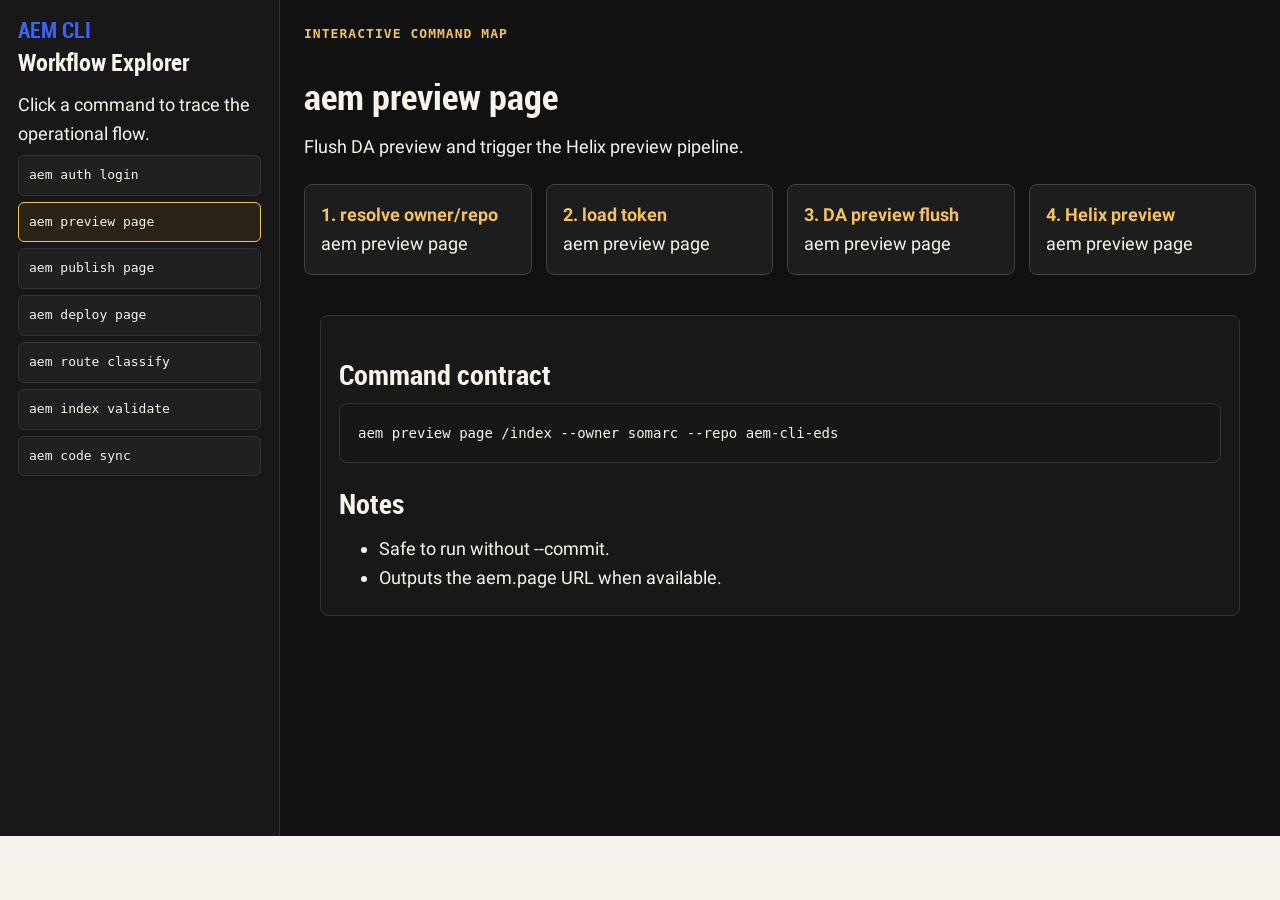
==== tools/workflow-explorer.html @ 785b985a "Move authored pages to DA content" ====
<!DOCTYPE html>
<html lang="en">
<head>
<meta charset="UTF-8">
<meta name="viewport" content="width=device-width, initial-scale=1">
<title>Workflow Explorer - AEM CLI</title>
<link rel="stylesheet" href="/styles/fonts.css">
<link rel="stylesheet" href="/styles/styles.css">
<link rel="stylesheet" href="/styles/aem-cli-site.css">
</head>
<body class="aem-cli-site">
<div class="workflow-app">
  <aside class="workflow-side">
    <a class="site-brand" href="/">AEM CLI</a>
    <h1>Workflow Explorer</h1>
    <p>Click a command to trace the operational flow.</p>
    <div id="workflow-list"></div>
  </aside>
  <main class="workflow-main">
    <p class="eyebrow">Interactive command map</p>
    <h2 id="workflow-title">aem preview page</h2>
    <p id="workflow-summary">Preview one DA source document by flushing DA preview and triggering the Helix preview build.</p>
    <div class="flow-panel" id="workflow-flow"></div>
    <div class="workflow-detail">
      <h3>Command contract</h3>
      <pre class="terminal" id="workflow-command"></pre>
      <h3>Notes</h3>
      <ul id="workflow-notes"></ul>
    </div>
  </main>
</div>
<script>
const workflows = [
  {
    name: 'aem auth login',
    summary: 'Create or reuse the project-local DA token cache.',
    command: 'aem auth login',
    flow: ['CLI args', 'IMS browser flow', '.hlx token cache', 'ready for admin calls'],
    notes: ['Stores token under .hlx/.da-token.json.', 'Automation can pass --token.'],
  },
  {
    name: 'aem preview page',
    summary: 'Flush DA preview and trigger the Helix preview pipeline.',
    command: 'aem preview page /index --owner somarc --repo aem-cli-eds',
    flow: ['resolve owner/repo', 'load token', 'DA preview flush', 'Helix preview'],
    notes: ['Safe to run without --commit.', 'Outputs the aem.page URL when available.'],
  },
  {
    name: 'aem publish page',
    summary: 'Promote one previewed page to live CDN.',
    command: 'aem publish page /index --commit',
    flow: ['target preflight', '--commit check', 'Helix live call', 'aem.live URL'],
    notes: ['Dry-run by default.', 'Live mutation requires --commit.'],
  },
  {
    name: 'aem deploy page',
    summary: 'Preview a page, then publish it when commit is supplied.',
    command: 'aem deploy page /index --commit',
    flow: ['DA flush', 'Helix preview', '--commit check', 'Helix live'],
    notes: ['Preview always runs.', 'Publish step is commit-gated.'],
  },
  {
    name: 'aem route classify',
    summary: 'Classify route ownership using DA source and Helix status probes.',
    command: 'aem route classify /blog/post',
    flow: ['probe DA source', 'probe Helix status', 'compare sourceLocation', 'return ownership'],
    notes: ['Exit codes distinguish contentbus, codebus, hybrid, orphan, and probe-failed.'],
  },
  {
    name: 'aem index validate',
    summary: 'Compare configured helix-query fields against query-index output.',
    command: 'aem index validate --env preview',
    flow: ['parse helix-query.yaml', 'build preview/live URL', 'fetch query JSON', 'report missing fields'],
    notes: ['Uses Adobe shared index config parsing.', 'Read-only validation.'],
  },
  {
    name: 'aem code sync',
    summary: 'Trigger code-bus sync for a path after commit confirmation.',
    command: 'aem code sync /styles/styles.css --commit',
    flow: ['target preflight', '--commit check', 'Helix code call', 'job or status response'],
    notes: ['Mutation is commit-gated.', 'Use code status first when troubleshooting.'],
  },
];

const list = document.getElementById('workflow-list');
const title = document.getElementById('workflow-title');
const summary = document.getElementById('workflow-summary');
const flow = document.getElementById('workflow-flow');
const command = document.getElementById('workflow-command');
const notes = document.getElementById('workflow-notes');

function render(item) {
  title.textContent = item.name;
  summary.textContent = item.summary;
  command.textContent = item.command;
  flow.replaceChildren(...item.flow.map((step, i) => {
    const node = document.createElement('div');
    node.className = 'flow-node';
    node.innerHTML = `<strong>${i + 1}. ${step}</strong><span>${item.name}</span>`;
    return node;
  }));
  notes.replaceChildren(...item.notes.map((note) => {
    const li = document.createElement('li');
    li.textContent = note;
    return li;
  }));
  document.querySelectorAll('.workflow-command').forEach((button) => {
    button.classList.toggle('active', button.textContent === item.name);
  });
}

workflows.forEach((item) => {
  const button = document.createElement('button');
  button.type = 'button';
  button.className = 'workflow-command';
  button.textContent = item.name;
  button.addEventListener('click', () => render(item));
  list.append(button);
});

render(workflows[1]);
</script>
</body>
</html>
---- styles/fonts.css ----
/* stylelint-disable max-line-length */
@font-face {
  font-family: roboto-condensed;
  font-style: normal;
  font-weight: 700;
  font-display: swap;
  src: url('../fonts/roboto-condensed-bold.woff2') format('woff2');
  unicode-range: U+0000-00FF, U+0131, U+0152-0153, U+02BB-02BC, U+02C6, U+02DA, U+02DC, U+2000-206F, U+2074, U+20AC, U+2122, U+2191, U+2193, U+2212, U+2215, U+FEFF, U+FFFD;
}

@font-face {
  font-family: roboto;
  font-style: normal;
  font-weight: 700;
  font-display: swap;
  src: url('../fonts/roboto-bold.woff2') format('woff2');
  unicode-range: U+0000-00FF, U+0131, U+0152-0153, U+02BB-02BC, U+02C6, U+02DA, U+02DC, U+2000-206F, U+2074, U+20AC, U+2122, U+2191, U+2193, U+2212, U+2215, U+FEFF, U+FFFD;
}

@font-face {
  font-family: roboto;
  font-style: normal;
  font-weight: 500;
  font-display: swap;
  src: url('../fonts/roboto-medium.woff2') format('woff2');
  unicode-range: U+0000-00FF, U+0131, U+0152-0153, U+02BB-02BC, U+02C6, U+02DA, U+02DC, U+2000-206F, U+2074, U+20AC, U+2122, U+2191, U+2193, U+2212, U+2215, U+FEFF, U+FFFD;
}

@font-face {
  font-family: roboto;
  font-style: normal;
  font-weight: 400;
  font-display: swap;
  src: url('../fonts/roboto-regular.woff2') format('woff2');
  unicode-range: U+0000-00FF, U+0131, U+0152-0153, U+02BB-02BC, U+02C6, U+02DA, U+02DC, U+2000-206F, U+2074, U+20AC, U+2122, U+2191, U+2193, U+2212, U+2215, U+FEFF, U+FFFD;
}
---- styles/styles.css ----
/*
 * Copyright 2020 Adobe. All rights reserved.
 * This file is licensed to you under the Apache License, Version 2.0 (the "License");
 * you may not use this file except in compliance with the License. You may obtain a copy
 * of the License at http://www.apache.org/licenses/LICENSE-2.0
 *
 * Unless required by applicable law or agreed to in writing, software distributed under
 * the License is distributed on an "AS IS" BASIS, WITHOUT WARRANTIES OR REPRESENTATIONS
 * OF ANY KIND, either express or implied. See the License for the specific language
 * governing permissions and limitations under the License.
 */

:root {
  /* colors */
  --background-color: white;
  --light-color: #f8f8f8;
  --dark-color: #505050;
  --text-color: #131313;
  --link-color: #3b63fb;
  --link-hover-color: #1d3ecf;

  /* fonts */
  --body-font-family: roboto, roboto-fallback, sans-serif;
  --heading-font-family: roboto-condensed, roboto-condensed-fallback, sans-serif;

  /* body sizes */
  --body-font-size-m: 22px;
  --body-font-size-s: 19px;
  --body-font-size-xs: 17px;

  /* heading sizes */
  --heading-font-size-xxl: 55px;
  --heading-font-size-xl: 44px;
  --heading-font-size-l: 34px;
  --heading-font-size-m: 27px;
  --heading-font-size-s: 24px;
  --heading-font-size-xs: 22px;

  /* nav height */
  --nav-height: 64px;
}

/* fallback fonts */
@font-face {
  font-family: roboto-condensed-fallback;
  size-adjust: 88.82%;
  src: local('Arial');
}

@font-face {
  font-family: roboto-fallback;
  size-adjust: 99.529%;
  src: local('Arial');
}

@media (width >= 900px) {
  :root {
    /* body sizes */
    --body-font-size-m: 18px;
    --body-font-size-s: 16px;
    --body-font-size-xs: 14px;

    /* heading sizes */
    --heading-font-size-xxl: 45px;
    --heading-font-size-xl: 36px;
    --heading-font-size-l: 28px;
    --heading-font-size-m: 22px;
    --heading-font-size-s: 20px;
    --heading-font-size-xs: 18px;
  }
}

body {
  display: none;
  margin: 0;
  background-color: var(--background-color);
  color: var(--text-color);
  font-family: var(--body-font-family);
  font-size: var(--body-font-size-m);
  line-height: 1.6;
}

body.appear {
  display: block;
}

header {
  height: var(--nav-height);
}

header .header,
footer .footer {
  visibility: hidden;
}

header .header[data-block-status="loaded"],
footer .footer[data-block-status="loaded"] {
  visibility: visible;
}

h1,
h2,
h3,
h4,
h5,
h6 {
  margin-top: 0.8em;
  margin-bottom: 0.25em;
  font-family: var(--heading-font-family);
  font-weight: 600;
  line-height: 1.25;
  scroll-margin: 40px;
}

h1 { font-size: var(--heading-font-size-xxl); }
h2 { font-size: var(--heading-font-size-xl); }
h3 { font-size: var(--heading-font-size-l); }
h4 { font-size: var(--heading-font-size-m); }
h5 { font-size: var(--heading-font-size-s); }
h6 { font-size: var(--heading-font-size-xs); }

p,
dl,
ol,
ul,
pre,
blockquote {
  margin-top: 0.8em;
  margin-bottom: 0.25em;
}

code,
pre {
  font-size: var(--body-font-size-s);
}

pre {
  padding: 16px;
  border-radius: 8px;
  background-color: var(--light-color);
  overflow-x: auto;
  white-space: pre;
}

main > div {
  margin: 40px 16px;
}

input,
textarea,
select,
button {
  font: inherit;
}

/* links */
a:any-link {
  color: var(--link-color);
  text-decoration: none;
  overflow-wrap: break-word;
}

a:hover {
  color: var(--link-hover-color);
  text-decoration: underline;
}

/* buttons */
p.button-wrapper {
  margin: 12px 0;
}

a.button:any-link,
button.button {
  box-sizing: border-box;
  display: inline-flex;
  align-items: center;
  justify-content: center;
  max-width: 100%;
  margin: 0;
  border: 2px solid transparent;
  border-radius: 2.4em;
  padding: 0.5em 1.2em;
  font: inherit;
  font-weight: 500;
  line-height: 1.25;
  text-decoration: none;
  cursor: pointer;
  overflow: hidden;
  text-overflow: ellipsis;
  white-space: nowrap;
}

a.button[aria-disabled="true"],
button.button:disabled {
  cursor: not-allowed;
  pointer-events: none;
}

a.button.primary,
button.button.primary {
  border-color: var(--text-color);
  background-color: var(--text-color);
  color: var(--background-color);
}

a.button.primary:hover,
a.button.primary:focus-visible,
button.button.primary:hover,
button.button.primary:focus-visible {
  border-color: var(--dark-color);
  background-color: var(--dark-color);
  color: var(--light-color);
}

a.button.primary[aria-disabled="true"],
a.button.primary[aria-disabled="true"]:hover,
a.button.primary[aria-disabled="true"]:focus-visible,
button.button.primary:disabled,
button.button.primary:disabled:hover,
button.button.primary:disabled:focus-visible {
  background-color: var(--light-color);
  border-color: var(--light-color);
  color: var(--dark-color);
}

a.button.secondary,
button.button.secondary {
  border-color: var(--text-color);
  background-color: transparent;
  color: var(--text-color);
}

a.button.secondary:hover,
a.button.secondary:focus-visible,
button.button.secondary:hover,
button.button.secondary:focus-visible {
  border-color: var(--dark-color);
  background-color: var(--light-color);
  color: var(--dark-color);
}

a.button.secondary[aria-disabled="true"],
a.button.secondary[aria-disabled="true"]:hover,
a.button.secondary[aria-disabled="true"]:focus-visible,
button.button.secondary:disabled,
button.button.secondary:disabled:hover,
button.button.secondary:disabled:focus-visible {
  background-color: var(--light-color);
  border-color: var(--light-color);
  color: var(--dark-color);
}

/* high-impact call-to-action */
a.button.accent,
button.button.accent {
  border-color: var(--link-color);
  background-color: var(--link-color);
  color: var(--background-color);
}

a.button.accent:hover,
a.button.accent:focus-visible,
button.button.accent:hover,
button.button.accent:focus-visible {
  border-color: var(--link-hover-color);
  background-color: var(--link-hover-color);
}

a.button.accent[aria-disabled="true"],
a.button.accent[aria-disabled="true"]:hover,
a.button.accent[aria-disabled="true"]:focus-visible,
button.button.accent:disabled,
button.button.accent:disabled:hover,
button.button.accent:disabled:focus-visible {
  background-color: var(--light-color);
  border-color: var(--light-color);
  color: var(--dark-color);
}

main img {
  max-width: 100%;
  width: auto;
  height: auto;
}

.icon {
  display: inline-block;
  height: 24px;
  width: 24px;
}

.icon img {
  height: 100%;
  width: 100%;
}

/* sections */
main > .section {
  margin: 40px 0;
}

main > .section > div {
  max-width: 1200px;
  margin: auto;
  padding: 0 24px;
}

main > .section:first-of-type {
  margin-top: 0;
}

@media (width >= 900px) {
  main > .section > div {
    padding: 0 32px;
  }
}

/* section metadata */
main .section.light,
main .section.highlight {
  background-color: var(--light-color);
  margin: 0;
  padding: 40px 0;
}
---- styles/aem-cli-site.css ----
:root {
  --site-ink: #181818;
  --site-muted: #5d626b;
  --site-panel: #fbfaf7;
  --site-line: #ded9ce;
  --site-red: #d3342f;
  --site-blue: #2563a9;
  --site-green: #1d6f50;
  --site-amber: #c88719;
  --site-charcoal: #24211d;
}

body.aem-cli-site {
  display: block;
  background: #f6f3ec;
  color: var(--site-ink);
}

.site-shell {
  min-height: 100vh;
  display: flex;
  flex-direction: column;
}

.site-nav {
  position: sticky;
  top: 0;
  z-index: 20;
  display: flex;
  align-items: center;
  gap: 22px;
  padding: 16px 28px;
  border-bottom: 1px solid var(--site-line);
  background: rgb(246 243 236 / 96%);
  backdrop-filter: blur(12px);
}

.site-brand {
  color: var(--site-charcoal);
  font-family: var(--heading-font-family);
  font-size: 22px;
  font-weight: 700;
  line-height: 1;
  text-decoration: none;
}

.site-nav-links {
  display: flex;
  flex-wrap: wrap;
  gap: 14px;
  margin-left: auto;
}

.site-nav-links a {
  color: var(--site-muted);
  font-size: 14px;
  font-weight: 700;
  text-decoration: none;
}

.site-main {
  flex: 1;
}

.site-hero {
  position: relative;
  overflow: hidden;
  padding: 76px 28px 52px;
  background:
    linear-gradient(115deg, rgb(24 24 24 / 94%), rgb(44 37 31 / 86%)),
    radial-gradient(circle at 78% 18%, rgb(211 52 47 / 45%), transparent 30%),
    radial-gradient(circle at 18% 80%, rgb(37 99 169 / 42%), transparent 28%);
  color: white;
}

.site-hero::after {
  content: "";
  position: absolute;
  inset: auto 4% -80px auto;
  width: min(520px, 44vw);
  aspect-ratio: 1.35;
  border: 1px solid rgb(255 255 255 / 18%);
  border-radius: 8px;
  background:
    linear-gradient(#171717, #171717) padding-box,
    linear-gradient(135deg, #d3342f, #2563a9, #1d6f50) border-box;
  box-shadow: 0 28px 80px rgb(0 0 0 / 38%);
  transform: rotate(-4deg);
}

.site-hero-inner,
.site-section,
.site-footer-inner {
  max-width: 1180px;
  margin: 0 auto;
}

.eyebrow {
  margin: 0 0 16px;
  color: #f3c15f;
  font-family: ui-monospace, SFMono-Regular, Menlo, Consolas, monospace;
  font-size: 13px;
  font-weight: 700;
  letter-spacing: 0.08em;
  text-transform: uppercase;
}

.site-hero h1 {
  max-width: 840px;
  margin: 0;
  font-size: clamp(42px, 7vw, 76px);
  line-height: 0.96;
}

.site-hero p {
  max-width: 780px;
  margin: 24px 0 0;
  color: #efe9df;
  font-size: 20px;
}

.hero-actions {
  display: flex;
  flex-wrap: wrap;
  gap: 12px;
  margin-top: 34px;
}

.hero-actions a,
.text-link {
  color: inherit;
  text-decoration: none;
}

.hero-actions a {
  display: inline-flex;
  align-items: center;
  min-height: 44px;
  border: 1px solid rgb(255 255 255 / 26%);
  border-radius: 6px;
  padding: 10px 16px;
  background: rgb(255 255 255 / 10%);
  color: white;
  font-weight: 700;
}

.hero-actions a.primary {
  border-color: #f3c15f;
  background: #f3c15f;
  color: #211c17;
}

.site-section {
  padding: 48px 28px;
}

.site-section.compact {
  padding-top: 24px;
}

.site-section h2 {
  margin: 0 0 14px;
  font-size: clamp(30px, 4vw, 46px);
  line-height: 1.05;
}

.site-section > p,
.lead {
  max-width: 860px;
  color: var(--site-muted);
  font-size: 18px;
}

.grid {
  display: grid;
  gap: 18px;
}

.grid.two {
  grid-template-columns: repeat(2, minmax(0, 1fr));
}

.grid.three {
  grid-template-columns: repeat(3, minmax(0, 1fr));
}

.card {
  border: 1px solid var(--site-line);
  border-radius: 8px;
  padding: 22px;
  background: var(--site-panel);
}

.card h3 {
  margin-top: 0;
  font-size: 24px;
}

.card p {
  color: var(--site-muted);
}

.stat {
  display: block;
  color: var(--site-red);
  font-size: 34px;
  font-weight: 800;
  line-height: 1;
}

.terminal {
  border: 1px solid #3a332b;
  border-radius: 8px;
  padding: 18px;
  background: #171717;
  color: #f8f4ea;
  font-family: ui-monospace, SFMono-Regular, Menlo, Consolas, monospace;
  font-size: 14px;
  overflow-x: auto;
}

.terminal .dim {
  color: #9da3aa;
}

.terminal .ok {
  color: #85d29a;
}

.terminal .warn {
  color: #f3c15f;
}

.matrix {
  width: 100%;
  border-collapse: collapse;
  border: 1px solid var(--site-line);
  background: var(--site-panel);
}

.matrix th,
.matrix td {
  padding: 14px 16px;
  border: 1px solid var(--site-line);
  vertical-align: top;
  text-align: left;
}

.matrix th {
  background: #ebe4d7;
}

.pill {
  display: inline-flex;
  align-items: center;
  border-radius: 999px;
  padding: 3px 9px;
  background: #ece6da;
  color: var(--site-charcoal);
  font-size: 12px;
  font-weight: 800;
}

.pill.green {
  background: #dbeee3;
  color: var(--site-green);
}

.pill.blue {
  background: #dbe7f4;
  color: var(--site-blue);
}

.pill.red {
  background: #f8dada;
  color: var(--site-red);
}

.workflow-app {
  display: grid;
  grid-template-columns: 280px 1fr;
  min-height: calc(100vh - 64px);
  background: #111;
  color: #f8f4ea;
}

.workflow-side {
  border-right: 1px solid #333;
  padding: 18px;
  background: #181818;
}

.workflow-side h1 {
  margin-top: 0;
  font-size: 24px;
}

.workflow-command {
  display: block;
  width: 100%;
  margin: 6px 0;
  border: 1px solid #333;
  border-radius: 6px;
  padding: 9px 10px;
  background: #202020;
  color: #f8f4ea;
  font-family: ui-monospace, SFMono-Regular, Menlo, Consolas, monospace;
  font-size: 13px;
  text-align: left;
  cursor: pointer;
}

.workflow-command:hover,
.workflow-command.active {
  border-color: #f3c15f;
  background: #2a2418;
}

.workflow-main {
  padding: 24px;
  overflow: auto;
}

.flow-panel {
  display: grid;
  grid-template-columns: repeat(4, minmax(150px, 1fr));
  gap: 14px;
  margin: 22px 0;
}

.flow-node {
  border: 1px solid #414141;
  border-radius: 8px;
  padding: 16px;
  background: #1d1d1d;
}

.flow-node strong {
  display: block;
  color: #f3c15f;
}

.workflow-detail {
  border: 1px solid #333;
  border-radius: 8px;
  padding: 18px;
  background: #181818;
}

.site-footer {
  margin-top: auto;
  padding: 34px 28px;
  border-top: 1px solid var(--site-line);
  background: #ebe4d7;
}

.site-footer-inner {
  display: flex;
  flex-wrap: wrap;
  justify-content: space-between;
  gap: 18px;
}

.site-footer .site-footer-inner a {
  color: var(--site-charcoal);
  font-weight: 700;
  text-decoration: none;
}

.site-nav .site-nav-links a:hover {
  color: var(--site-red);
}

@media (width <= 820px) {
  .site-nav {
    align-items: flex-start;
    flex-direction: column;
  }

  .site-nav-links {
    margin-left: 0;
  }

  .grid.two,
  .grid.three,
  .workflow-app,
  .flow-panel {
    grid-template-columns: 1fr;
  }

  .site-hero::after {
    display: none;
  }
}
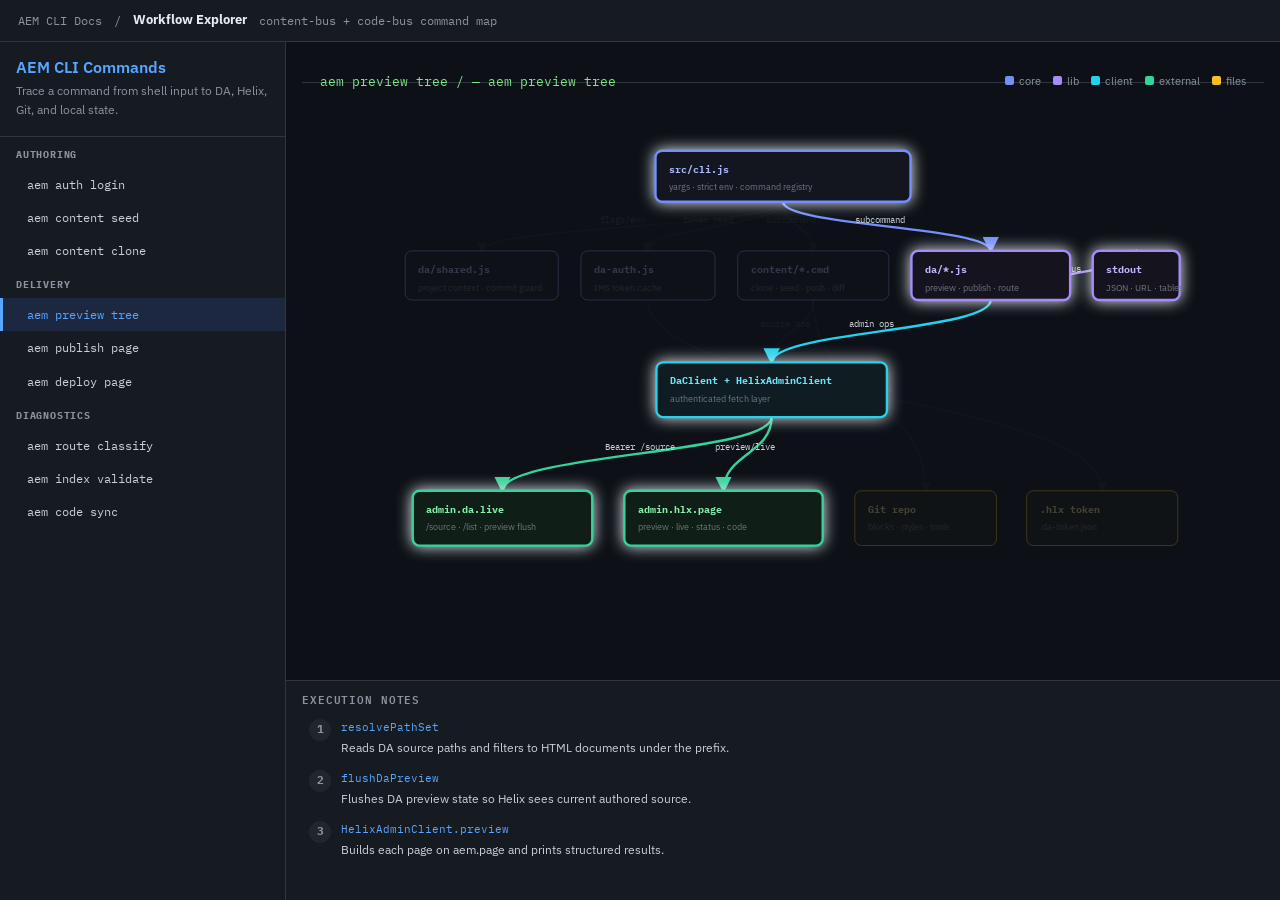
==== commit e5ca9e77: "Polish AEM CLI doc experience" ====
--- a/tools/workflow-explorer.html
+++ b/tools/workflow-explorer.html
@@ -3,122 +3,244 @@
 <head>
 <meta charset="UTF-8">
 <meta name="viewport" content="width=device-width, initial-scale=1">
-<title>Workflow Explorer - AEM CLI</title>
-<link rel="stylesheet" href="/styles/fonts.css">
+<title>AEM CLI Workflow Explorer</title>
+<link rel="preconnect" href="https://fonts.googleapis.com">
+<link rel="preconnect" href="https://fonts.gstatic.com" crossorigin>
+<link href="https://fonts.googleapis.com/css2?family=IBM+Plex+Mono:wght@400;500;600&family=IBM+Plex+Sans:wght@400;500;600;700&display=swap" rel="stylesheet">
 <link rel="stylesheet" href="/styles/styles.css">
 <link rel="stylesheet" href="/styles/aem-cli-site.css">
 </head>
-<body class="aem-cli-site">
+<body>
 <div class="workflow-app">
-  <aside class="workflow-side">
-    <a class="site-brand" href="/">AEM CLI</a>
-    <h1>Workflow Explorer</h1>
-    <p>Click a command to trace the operational flow.</p>
-    <div id="workflow-list"></div>
-  </aside>
-  <main class="workflow-main">
-    <p class="eyebrow">Interactive command map</p>
-    <h2 id="workflow-title">aem preview page</h2>
-    <p id="workflow-summary">Preview one DA source document by flushing DA preview and triggering the Helix preview build.</p>
-    <div class="flow-panel" id="workflow-flow"></div>
-    <div class="workflow-detail">
-      <h3>Command contract</h3>
-      <pre class="terminal" id="workflow-command"></pre>
-      <h3>Notes</h3>
-      <ul id="workflow-notes"></ul>
-    </div>
-  </main>
+  <nav class="workflow-topbar">
+    <a href="/">AEM CLI Docs</a>
+    <span>/</span>
+    <strong>Workflow Explorer</strong>
+    <span>content-bus + code-bus command map</span>
+  </nav>
+  <div class="workflow-shell">
+    <aside class="workflow-side">
+      <div class="workflow-side-header">
+        <h1>AEM CLI Commands</h1>
+        <p>Trace a command from shell input to DA, Helix, Git, and local state.</p>
+      </div>
+      <div id="workflow-list"></div>
+    </aside>
+    <main class="workflow-main">
+      <div class="workflow-toolbar">
+        <div class="workflow-active" id="active-label">select a command</div>
+        <div class="workflow-legend">
+          <span style="--dot:#748ffc">core</span>
+          <span style="--dot:#a78bfa">lib</span>
+          <span style="--dot:#22d3ee">client</span>
+          <span style="--dot:#34d399">external</span>
+          <span style="--dot:#fbbf24">files</span>
+        </div>
+      </div>
+      <div class="workflow-canvas">
+        <svg id="diagram" viewBox="0 0 900 540" preserveAspectRatio="xMidYMid meet">
+          <defs>
+            <marker id="arr" markerWidth="7" markerHeight="7" refX="6" refY="3.5" orient="auto"><path d="M0,0 L0,7 L7,3.5 z" fill="#30363d"/></marker>
+            <marker id="arr-core" markerWidth="7" markerHeight="7" refX="6" refY="3.5" orient="auto"><path d="M0,0 L0,7 L7,3.5 z" fill="#748ffc"/></marker>
+            <marker id="arr-lib" markerWidth="7" markerHeight="7" refX="6" refY="3.5" orient="auto"><path d="M0,0 L0,7 L7,3.5 z" fill="#a78bfa"/></marker>
+            <marker id="arr-client" markerWidth="7" markerHeight="7" refX="6" refY="3.5" orient="auto"><path d="M0,0 L0,7 L7,3.5 z" fill="#22d3ee"/></marker>
+            <marker id="arr-ext" markerWidth="7" markerHeight="7" refX="6" refY="3.5" orient="auto"><path d="M0,0 L0,7 L7,3.5 z" fill="#34d399"/></marker>
+            <marker id="arr-file" markerWidth="7" markerHeight="7" refX="6" refY="3.5" orient="auto"><path d="M0,0 L0,7 L7,3.5 z" fill="#fbbf24"/></marker>
+          </defs>
+          <g id="edges-layer"></g>
+          <g id="nodes-layer"></g>
+        </svg>
+      </div>
+      <section class="workflow-detail">
+        <h2>Execution Notes</h2>
+        <div id="workflow-steps"></div>
+      </section>
+    </main>
+  </div>
 </div>
 <script>
-const workflows = [
-  {
-    name: 'aem auth login',
-    summary: 'Create or reuse the project-local DA token cache.',
-    command: 'aem auth login',
-    flow: ['CLI args', 'IMS browser flow', '.hlx token cache', 'ready for admin calls'],
-    notes: ['Stores token under .hlx/.da-token.json.', 'Automation can pass --token.'],
-  },
-  {
-    name: 'aem preview page',
-    summary: 'Flush DA preview and trigger the Helix preview pipeline.',
-    command: 'aem preview page /index --owner somarc --repo aem-cli-eds',
-    flow: ['resolve owner/repo', 'load token', 'DA preview flush', 'Helix preview'],
-    notes: ['Safe to run without --commit.', 'Outputs the aem.page URL when available.'],
-  },
-  {
-    name: 'aem publish page',
-    summary: 'Promote one previewed page to live CDN.',
-    command: 'aem publish page /index --commit',
-    flow: ['target preflight', '--commit check', 'Helix live call', 'aem.live URL'],
-    notes: ['Dry-run by default.', 'Live mutation requires --commit.'],
-  },
-  {
-    name: 'aem deploy page',
-    summary: 'Preview a page, then publish it when commit is supplied.',
-    command: 'aem deploy page /index --commit',
-    flow: ['DA flush', 'Helix preview', '--commit check', 'Helix live'],
-    notes: ['Preview always runs.', 'Publish step is commit-gated.'],
-  },
-  {
-    name: 'aem route classify',
-    summary: 'Classify route ownership using DA source and Helix status probes.',
-    command: 'aem route classify /blog/post',
-    flow: ['probe DA source', 'probe Helix status', 'compare sourceLocation', 'return ownership'],
-    notes: ['Exit codes distinguish contentbus, codebus, hybrid, orphan, and probe-failed.'],
-  },
-  {
-    name: 'aem index validate',
-    summary: 'Compare configured helix-query fields against query-index output.',
-    command: 'aem index validate --env preview',
-    flow: ['parse helix-query.yaml', 'build preview/live URL', 'fetch query JSON', 'report missing fields'],
-    notes: ['Uses Adobe shared index config parsing.', 'Read-only validation.'],
-  },
-  {
-    name: 'aem code sync',
-    summary: 'Trigger code-bus sync for a path after commit confirmation.',
-    command: 'aem code sync /styles/styles.css --commit',
-    flow: ['target preflight', '--commit check', 'Helix code call', 'job or status response'],
-    notes: ['Mutation is commit-gated.', 'Use code status first when troubleshooting.'],
-  },
-];
-
+const DATA = {
+  nodes: [
+    { id: 'cli', x: 315, y: 22, w: 270, h: 54, type: 'core', label: 'src/cli.js', sub: 'yargs · strict env · command registry' },
+    { id: 'shared', x: 50, y: 128, w: 162, h: 52, type: 'lib', label: 'da/shared.js', sub: 'project context · commit guard' },
+    { id: 'auth', x: 236, y: 128, w: 142, h: 52, type: 'lib', label: 'da-auth.js', sub: 'IMS token cache' },
+    { id: 'content', x: 402, y: 128, w: 160, h: 52, type: 'lib', label: 'content/*.cmd', sub: 'clone · seed · push · diff' },
+    { id: 'delivery', x: 586, y: 128, w: 168, h: 52, type: 'lib', label: 'da/*.js', sub: 'preview · publish · route' },
+    { id: 'output', x: 778, y: 128, w: 92, h: 52, type: 'lib', label: 'stdout', sub: 'JSON · URL · tables' },
+    { id: 'client', x: 316, y: 246, w: 244, h: 58, type: 'client', label: 'DaClient + HelixAdminClient', sub: 'authenticated fetch layer' },
+    { id: 'da', x: 58, y: 382, w: 190, h: 58, type: 'ext', label: 'admin.da.live', sub: '/source · /list · preview flush' },
+    { id: 'helix', x: 282, y: 382, w: 210, h: 58, type: 'ext', label: 'admin.hlx.page', sub: 'preview · live · status · code' },
+    { id: 'git', x: 526, y: 382, w: 150, h: 58, type: 'file', label: 'Git repo', sub: 'blocks · styles · tools' },
+    { id: 'token', x: 708, y: 382, w: 160, h: 58, type: 'file', label: '.hlx token', sub: '.da-token.json' },
+  ],
+  edges: [
+    { id: 'e-cli-shared', from: 'cli', to: 'shared', label: 'flags/env', color: 'core' },
+    { id: 'e-cli-auth', from: 'cli', to: 'auth', label: 'token need', color: 'core' },
+    { id: 'e-cli-content', from: 'cli', to: 'content', label: 'subcommand', color: 'core' },
+    { id: 'e-cli-delivery', from: 'cli', to: 'delivery', label: 'subcommand', color: 'core' },
+    { id: 'e-auth-token', from: 'auth', to: 'token', label: 'read/write', color: 'file' },
+    { id: 'e-content-client', from: 'content', to: 'client', label: 'source ops', color: 'client' },
+    { id: 'e-delivery-client', from: 'delivery', to: 'client', label: 'admin ops', color: 'client' },
+    { id: 'e-client-da', from: 'client', to: 'da', label: 'Bearer /source', color: 'ext' },
+    { id: 'e-client-helix', from: 'client', to: 'helix', label: 'preview/live', color: 'ext' },
+    { id: 'e-content-git', from: 'content', to: 'git', label: 'workspace', color: 'file' },
+    { id: 'e-delivery-output', from: 'delivery', to: 'output', label: 'URL/status', color: 'lib' },
+  ],
+  groups: [
+    { name: 'authoring', items: [
+      { id: 'auth-login', label: 'aem auth login', syntax: 'aem auth login', edges: ['e-cli-auth', 'e-auth-token'], nodes: ['cli', 'auth', 'token'], steps: [
+        ['src/cli.js', 'Strict yargs dispatch resolves the auth subcommand and passes log/env options.'],
+        ['da-auth.js', 'If no valid cache exists, the IMS browser flow stores a project-local DA token.'],
+        ['.hlx/.da-token.json', 'The token is ignored from git and reused by content and delivery commands.'],
+      ] },
+      { id: 'content-seed', label: 'aem content seed', syntax: 'aem content seed ./seed --commit', edges: ['e-cli-content', 'e-content-client', 'e-client-da'], nodes: ['cli', 'content', 'client', 'da'], steps: [
+        ['content/seed.cmd.js', 'Walks local authored HTML, nav, footer, JSON, SVG, and text source files.'],
+        ['DaClient.putSource', 'Uploads each document into DA source storage, preserving authored paths.'],
+        ['admin.da.live/source', 'The canonical page record now lives in content-bus, while Git keeps blocks and tools.'],
+      ] },
+      { id: 'content-clone', label: 'aem content clone', syntax: 'aem content clone --path /', edges: ['e-cli-content', 'e-content-client', 'e-client-da', 'e-content-git'], nodes: ['cli', 'content', 'client', 'da', 'git'], steps: [
+        ['content/clone.cmd.js', 'Lists source files from DA and materializes them into a local content workspace.'],
+        ['DaClient.listAll', 'Follows DA continuation tokens and recursively discovers folders.'],
+        ['local workspace', 'Creates a reviewable local snapshot before commit/push flows.'],
+      ] },
+    ] },
+    { name: 'delivery', items: [
+      { id: 'preview-tree', label: 'aem preview tree', syntax: 'aem preview tree /', edges: ['e-cli-delivery', 'e-delivery-client', 'e-client-da', 'e-client-helix', 'e-delivery-output'], nodes: ['cli', 'delivery', 'client', 'da', 'helix', 'output'], steps: [
+        ['resolvePathSet', 'Reads DA source paths and filters to HTML documents under the prefix.'],
+        ['flushDaPreview', 'Flushes DA preview state so Helix sees current authored source.'],
+        ['HelixAdminClient.preview', 'Builds each page on aem.page and prints structured results.'],
+      ] },
+      { id: 'publish-page', label: 'aem publish page', syntax: 'aem publish page /index --commit', edges: ['e-cli-delivery', 'e-delivery-client', 'e-client-helix', 'e-delivery-output'], nodes: ['cli', 'delivery', 'client', 'helix', 'output'], steps: [
+        ['guardCommit', 'Publish is dry-run unless the operator passes --commit explicitly.'],
+        ['HelixAdminClient.live', 'Promotes the selected path from preview to live delivery.'],
+        ['stdout', 'Prints the live URL for automation and release notes.'],
+      ] },
+      { id: 'deploy-page', label: 'aem deploy page', syntax: 'aem deploy page /index --commit', edges: ['e-cli-delivery', 'e-delivery-client', 'e-client-da', 'e-client-helix'], nodes: ['cli', 'delivery', 'client', 'da', 'helix'], steps: [
+        ['preview first', 'Always flushes DA and runs preview so the live step has a current build.'],
+        ['commit gate', 'Without --commit, deploy stops after preview and reports the preview URL.'],
+        ['live edge', 'With --commit, deploy promotes the same path to aem.live.'],
+      ] },
+    ] },
+    { name: 'diagnostics', items: [
+      { id: 'route-classify', label: 'aem route classify', syntax: 'aem route classify /content', edges: ['e-cli-delivery', 'e-delivery-client', 'e-client-da', 'e-client-helix', 'e-delivery-output'], nodes: ['cli', 'delivery', 'client', 'da', 'helix', 'output'], steps: [
+        ['DA probe', 'Checks whether the path exists in content-bus source storage.'],
+        ['Helix status', 'Reads preview/live sourceLocation to determine delivery ownership.'],
+        ['exit codes', 'Returns contentbus, codebus, hybrid, orphan, or probe-failed for scripts.'],
+      ] },
+      { id: 'index-validate', label: 'aem index validate', syntax: 'aem index validate --env preview', edges: ['e-cli-delivery', 'e-delivery-client', 'e-client-helix', 'e-delivery-output'], nodes: ['cli', 'delivery', 'client', 'helix', 'output'], steps: [
+        ['helix-query.yaml', 'Loads configured index fields from the project checkout.'],
+        ['query-index.json', 'Fetches preview or live query output and compares available columns.'],
+        ['non-zero on drift', 'Reports missing fields so CI or agents can block bad releases.'],
+      ] },
+      { id: 'code-sync', label: 'aem code sync', syntax: 'aem code sync /styles/aem-cli-site.css --commit', edges: ['e-cli-delivery', 'e-delivery-client', 'e-client-helix', 'e-content-git'], nodes: ['cli', 'delivery', 'client', 'helix', 'git'], steps: [
+        ['Git code surface', 'Targets CSS, JS, blocks, and tools rather than authored page documents.'],
+        ['commit gate', 'Code-bus mutation requires explicit --commit.'],
+        ['Helix code API', 'Triggers code sync or returns job/status details for follow-up.'],
+      ] },
+    ] },
+  ],
+};
+
+const nodeLayer = document.getElementById('nodes-layer');
+const edgeLayer = document.getElementById('edges-layer');
 const list = document.getElementById('workflow-list');
-const title = document.getElementById('workflow-title');
-const summary = document.getElementById('workflow-summary');
-const flow = document.getElementById('workflow-flow');
-const command = document.getElementById('workflow-command');
-const notes = document.getElementById('workflow-notes');
+const active = document.getElementById('active-label');
+const steps = document.getElementById('workflow-steps');
+
+function center(node, bottom = false) {
+  return [node.x + node.w / 2, node.y + (bottom ? node.h : 0)];
+}
+
+function draw() {
+  DATA.edges.forEach((edge) => {
+    const from = DATA.nodes.find((node) => node.id === edge.from);
+    const to = DATA.nodes.find((node) => node.id === edge.to);
+    const [x1, y1] = center(from, true);
+    const [x2, y2] = center(to);
+    const path = document.createElementNS('http://www.w3.org/2000/svg', 'path');
+    path.id = edge.id;
+    path.classList.add('edge');
+    path.setAttribute('d', `M${x1},${y1} C${x1},${(y1 + y2) / 2} ${x2},${(y1 + y2) / 2} ${x2},${y2}`);
+    path.setAttribute('marker-end', 'url(#arr)');
+    edgeLayer.append(path);
+    const label = document.createElementNS('http://www.w3.org/2000/svg', 'text');
+    label.id = `${edge.id}-label`;
+    label.classList.add('edgelbl');
+    label.setAttribute('x', (x1 + x2) / 2 - 34);
+    label.setAttribute('y', (y1 + y2) / 2 - 4);
+    label.textContent = edge.label;
+    edgeLayer.append(label);
+  });
+
+  DATA.nodes.forEach((node) => {
+    const g = document.createElementNS('http://www.w3.org/2000/svg', 'g');
+    g.id = node.id;
+    g.classList.add('nd', `nd-${node.type}`);
+    const rect = document.createElementNS('http://www.w3.org/2000/svg', 'rect');
+    rect.setAttribute('x', node.x);
+    rect.setAttribute('y', node.y);
+    rect.setAttribute('width', node.w);
+    rect.setAttribute('height', node.h);
+    rect.setAttribute('rx', 7);
+    const label = document.createElementNS('http://www.w3.org/2000/svg', 'text');
+    label.classList.add('lbl');
+    label.setAttribute('x', node.x + 14);
+    label.setAttribute('y', node.y + 23);
+    label.textContent = node.label;
+    const sub = document.createElementNS('http://www.w3.org/2000/svg', 'text');
+    sub.classList.add('sub');
+    sub.setAttribute('x', node.x + 14);
+    sub.setAttribute('y', node.y + 42);
+    sub.textContent = node.sub;
+    g.append(rect, label, sub);
+    nodeLayer.append(g);
+  });
+}
 
 function render(item) {
-  title.textContent = item.name;
-  summary.textContent = item.summary;
-  command.textContent = item.command;
-  flow.replaceChildren(...item.flow.map((step, i) => {
-    const node = document.createElement('div');
-    node.className = 'flow-node';
-    node.innerHTML = `<strong>${i + 1}. ${step}</strong><span>${item.name}</span>`;
-    return node;
+  active.textContent = `${item.syntax} — ${item.label}`;
+  document.querySelectorAll('.workflow-command').forEach((button) => {
+    button.classList.toggle('active', button.dataset.id === item.id);
+  });
+  document.querySelectorAll('.nd').forEach((node) => {
+    node.classList.toggle('hi', item.nodes.includes(node.id));
+    node.classList.toggle('dim', !item.nodes.includes(node.id));
+  });
+  DATA.edges.forEach((edge) => {
+    const path = document.getElementById(edge.id);
+    const label = document.getElementById(`${edge.id}-label`);
+    const on = item.edges.includes(edge.id);
+    path.className.baseVal = `edge ${on ? `hi hi-${edge.color}` : 'dim'}`;
+    path.setAttribute('marker-end', on ? `url(#arr-${edge.color})` : 'url(#arr)');
+    label.className.baseVal = `edgelbl ${on ? 'hi' : 'dim'}`;
+  });
+  steps.replaceChildren(...item.steps.map(([code, text], index) => {
+    const row = document.createElement('div');
+    row.className = 'workflow-step';
+    row.innerHTML = `<div class="workflow-step-number">${index + 1}</div><div><div class="workflow-step-code">${code}</div><div class="workflow-step-text">${text}</div></div>`;
+    row.addEventListener('mouseenter', () => row.classList.add('active'));
+    row.addEventListener('mouseleave', () => row.classList.remove('active'));
+    return row;
   }));
-  notes.replaceChildren(...item.notes.map((note) => {
-    const li = document.createElement('li');
-    li.textContent = note;
-    return li;
-  }));
-  document.querySelectorAll('.workflow-command').forEach((button) => {
-    button.classList.toggle('active', button.textContent === item.name);
-  });
 }
 
-workflows.forEach((item) => {
-  const button = document.createElement('button');
-  button.type = 'button';
-  button.className = 'workflow-command';
-  button.textContent = item.name;
-  button.addEventListener('click', () => render(item));
-  list.append(button);
+draw();
+DATA.groups.forEach((group) => {
+  const title = document.createElement('div');
+  title.className = 'workflow-group-title';
+  title.textContent = group.name;
+  list.append(title);
+  group.items.forEach((item) => {
+    const button = document.createElement('button');
+    button.type = 'button';
+    button.className = 'workflow-command';
+    button.dataset.id = item.id;
+    button.textContent = item.label;
+    button.addEventListener('click', () => render(item));
+    list.append(button);
+  });
 });
-
-render(workflows[1]);
+render(DATA.groups[1].items[0]);
 </script>
 </body>
 </html>
--- a/styles/aem-cli-site.css
+++ b/styles/aem-cli-site.css
@@ -1,253 +1,235 @@
 :root {
-  --site-ink: #181818;
-  --site-muted: #5d626b;
-  --site-panel: #fbfaf7;
-  --site-line: #ded9ce;
-  --site-red: #d3342f;
-  --site-blue: #2563a9;
-  --site-green: #1d6f50;
-  --site-amber: #c88719;
-  --site-charcoal: #24211d;
-}
-
-body.aem-cli-site {
+  --background-color: #fbf8ef;
+  --light-color: #f2eedf;
+  --dark-color: #504945;
+  --text-color: #1d2021;
+  --link-color: #3b63fb;
+  --link-hover-color: #1d3ecf;
+  --accent-color: #fabd2f;
+  --dark-background: #0d1117;
+  --border-color: #ded6bd;
+  --c-foundation: #fabd2f;
+  --c-data: #8ec07c;
+  --c-delivery: #83a598;
+  --c-management: #fe8019;
+  --c-quality: #b8bb26;
+  --c-orchestration: #fb4934;
+  --body-font-family: "IBM Plex Sans", roboto, roboto-fallback, sans-serif;
+  --heading-font-family: "IBM Plex Sans", roboto-condensed, roboto-condensed-fallback, sans-serif;
+  --mono-font-family: "IBM Plex Mono", "SF Mono", consolas, monospace;
+  --body-font-size-m: 21px;
+  --body-font-size-s: 18px;
+  --body-font-size-xs: 15px;
+  --heading-font-size-xxl: 58px;
+  --heading-font-size-xl: 44px;
+  --heading-font-size-l: 34px;
+  --heading-font-size-m: 27px;
+  --heading-font-size-s: 23px;
+  --heading-font-size-xs: 19px;
+  --nav-height: 64px;
+}
+
+body {
+  background:
+    linear-gradient(180deg, rgb(250 189 47 / 5%), transparent 360px),
+    var(--background-color);
+  color: var(--text-color);
+  font-family: var(--body-font-family);
+  font-size: var(--body-font-size-m);
+  line-height: 1.6;
+}
+
+body:has(.workflow-app) {
   display: block;
-  background: #f6f3ec;
-  color: var(--site-ink);
-}
-
-.site-shell {
-  min-height: 100vh;
-  display: flex;
-  flex-direction: column;
-}
-
-.site-nav {
-  position: sticky;
-  top: 0;
-  z-index: 20;
-  display: flex;
-  align-items: center;
-  gap: 22px;
-  padding: 16px 28px;
-  border-bottom: 1px solid var(--site-line);
-  background: rgb(246 243 236 / 96%);
-  backdrop-filter: blur(12px);
-}
-
-.site-brand {
-  color: var(--site-charcoal);
-  font-family: var(--heading-font-family);
-  font-size: 22px;
-  font-weight: 700;
+  margin: 0;
+}
+
+h1,
+h2,
+h3 {
+  letter-spacing: 0;
+}
+
+h1 {
+  font-size: clamp(48px, 9vw, 112px);
+  line-height: 0.92;
+}
+
+h2 {
+  font-size: clamp(34px, 5vw, 58px);
   line-height: 1;
-  text-decoration: none;
-}
-
-.site-nav-links {
-  display: flex;
-  flex-wrap: wrap;
-  gap: 14px;
-  margin-left: auto;
-}
-
-.site-nav-links a {
-  color: var(--site-muted);
-  font-size: 14px;
-  font-weight: 700;
-  text-decoration: none;
-}
-
-.site-main {
-  flex: 1;
-}
-
-.site-hero {
-  position: relative;
-  overflow: hidden;
-  padding: 76px 28px 52px;
-  background:
-    linear-gradient(115deg, rgb(24 24 24 / 94%), rgb(44 37 31 / 86%)),
-    radial-gradient(circle at 78% 18%, rgb(211 52 47 / 45%), transparent 30%),
-    radial-gradient(circle at 18% 80%, rgb(37 99 169 / 42%), transparent 28%);
-  color: white;
-}
-
-.site-hero::after {
-  content: "";
-  position: absolute;
-  inset: auto 4% -80px auto;
-  width: min(520px, 44vw);
-  aspect-ratio: 1.35;
-  border: 1px solid rgb(255 255 255 / 18%);
-  border-radius: 8px;
-  background:
-    linear-gradient(#171717, #171717) padding-box,
-    linear-gradient(135deg, #d3342f, #2563a9, #1d6f50) border-box;
-  box-shadow: 0 28px 80px rgb(0 0 0 / 38%);
-  transform: rotate(-4deg);
-}
-
-.site-hero-inner,
-.site-section,
-.site-footer-inner {
-  max-width: 1180px;
-  margin: 0 auto;
-}
-
-.eyebrow {
-  margin: 0 0 16px;
-  color: #f3c15f;
-  font-family: ui-monospace, SFMono-Regular, Menlo, Consolas, monospace;
-  font-size: 13px;
-  font-weight: 700;
-  letter-spacing: 0.08em;
-  text-transform: uppercase;
-}
-
-.site-hero h1 {
-  max-width: 840px;
-  margin: 0;
-  font-size: clamp(42px, 7vw, 76px);
-  line-height: 0.96;
-}
-
-.site-hero p {
-  max-width: 780px;
-  margin: 24px 0 0;
-  color: #efe9df;
-  font-size: 20px;
-}
-
-.hero-actions {
-  display: flex;
-  flex-wrap: wrap;
-  gap: 12px;
-  margin-top: 34px;
-}
-
-.hero-actions a,
-.text-link {
-  color: inherit;
-  text-decoration: none;
-}
-
-.hero-actions a {
-  display: inline-flex;
-  align-items: center;
-  min-height: 44px;
-  border: 1px solid rgb(255 255 255 / 26%);
-  border-radius: 6px;
-  padding: 10px 16px;
-  background: rgb(255 255 255 / 10%);
-  color: white;
-  font-weight: 700;
-}
-
-.hero-actions a.primary {
-  border-color: #f3c15f;
-  background: #f3c15f;
-  color: #211c17;
-}
-
-.site-section {
-  padding: 48px 28px;
-}
-
-.site-section.compact {
-  padding-top: 24px;
-}
-
-.site-section h2 {
-  margin: 0 0 14px;
-  font-size: clamp(30px, 4vw, 46px);
-  line-height: 1.05;
-}
-
-.site-section > p,
-.lead {
-  max-width: 860px;
-  color: var(--site-muted);
-  font-size: 18px;
-}
-
-.grid {
-  display: grid;
-  gap: 18px;
-}
-
-.grid.two {
-  grid-template-columns: repeat(2, minmax(0, 1fr));
-}
-
-.grid.three {
-  grid-template-columns: repeat(3, minmax(0, 1fr));
-}
-
-.card {
-  border: 1px solid var(--site-line);
-  border-radius: 8px;
-  padding: 22px;
-  background: var(--site-panel);
-}
-
-.card h3 {
-  margin-top: 0;
-  font-size: 24px;
-}
-
-.card p {
-  color: var(--site-muted);
-}
-
-.stat {
-  display: block;
-  color: var(--site-red);
-  font-size: 34px;
-  font-weight: 800;
-  line-height: 1;
-}
-
-.terminal {
+}
+
+h3 {
+  font-size: clamp(22px, 2.7vw, 31px);
+}
+
+code,
+pre {
+  font-family: var(--mono-font-family);
+}
+
+code {
+  border-radius: 4px;
+  padding: 0.08em 0.34em;
+  background: rgb(250 189 47 / 14%);
+  color: #9a5f00;
+}
+
+pre {
   border: 1px solid #3a332b;
   border-radius: 8px;
-  padding: 18px;
-  background: #171717;
-  color: #f8f4ea;
-  font-family: ui-monospace, SFMono-Regular, Menlo, Consolas, monospace;
-  font-size: 14px;
-  overflow-x: auto;
-}
-
-.terminal .dim {
-  color: #9da3aa;
-}
-
-.terminal .ok {
-  color: #85d29a;
-}
-
-.terminal .warn {
-  color: #f3c15f;
+  background: #111318;
+  color: #f4f0df;
+  box-shadow: 0 18px 48px rgb(29 32 33 / 16%);
+}
+
+main > .section {
+  margin: 0;
+  padding: 64px 0;
+}
+
+main > .section:first-of-type {
+  padding-top: 0;
+}
+
+.columns > div {
+  gap: 24px;
+}
+
+main > .section > div {
+  max-width: 1220px;
+  margin: auto;
+  padding: 0 24px;
+}
+
+main > .section.light,
+main > .section.highlight {
+  background: var(--light-color);
+}
+
+main > .section.highlight {
+  border-top: 1px solid var(--border-color);
+  border-bottom: 1px solid var(--border-color);
+}
+
+.cards p,
+.columns p {
+  color: #555b63;
+}
+
+.columns h3 {
+  color: #1d2021;
+}
+
+.workflow-side-header p {
+  margin: 4px 0 0;
+  color: #8b949e;
+  font-size: 12px;
+}
+
+main .default-content-wrapper > p {
+  max-width: 860px;
+}
+
+main .default-content-wrapper > p:first-of-type {
+  color: #555b63;
+  font-size: clamp(19px, 2.4vw, 25px);
+  line-height: 1.45;
+}
+
+a:any-link {
+  color: var(--link-color);
+  text-decoration: none;
+}
+
+a:hover {
+  color: var(--link-hover-color);
+  text-decoration: underline;
+}
+
+a.button:any-link,
+button.button {
+  border-radius: 4px;
+  font-family: var(--mono-font-family);
+  font-size: var(--body-font-size-xs);
+  font-weight: 600;
+  letter-spacing: 0;
+}
+
+a.button.primary,
+button.button.primary {
+  border-color: #1d2021;
+  background-color: #1d2021;
+  color: #fbf8ef;
+}
+
+a.button.secondary,
+button.button.secondary {
+  border-color: #1d2021;
+  background-color: transparent;
+  color: #1d2021;
+}
+
+.cards > ul,
+main .default-content-wrapper > ul {
+  display: grid;
+  grid-template-columns: repeat(auto-fit, minmax(260px, 1fr));
+  gap: 18px;
+  padding: 0;
+  list-style: none;
+}
+
+.cards > ul > li,
+main .default-content-wrapper > ul > li {
+  border: 1px solid var(--border-color);
+  border-radius: 8px;
+  padding: 24px;
+  background:
+    linear-gradient(180deg, rgb(255 255 255 / 74%), rgb(255 255 255 / 46%)),
+    #f5f0df;
+  box-shadow: 0 18px 44px rgb(29 32 33 / 8%);
+}
+
+.cards h3,
+main .default-content-wrapper > ul h3 {
+  margin-top: 0;
+  color: #1d2021;
+}
+
+.columns > div > div {
+  border: 1px solid var(--border-color);
+  border-radius: 8px;
+  padding: 24px;
+  background: rgb(255 255 255 / 58%);
+}
+
+.highlight .default-content-wrapper {
+  border-left: 4px solid var(--accent-color);
+  padding-left: 26px;
 }
 
 .matrix {
   width: 100%;
   border-collapse: collapse;
-  border: 1px solid var(--site-line);
-  background: var(--site-panel);
+  border: 1px solid var(--border-color);
+  background: #fffdf6;
+  font-size: var(--body-font-size-s);
 }
 
 .matrix th,
 .matrix td {
   padding: 14px 16px;
-  border: 1px solid var(--site-line);
+  border: 1px solid var(--border-color);
   vertical-align: top;
   text-align: left;
 }
 
 .matrix th {
-  background: #ebe4d7;
+  position: sticky;
+  top: var(--nav-height);
+  z-index: 2;
+  background: #ebe4d0;
 }
 
 .pill {
@@ -256,139 +238,356 @@
   border-radius: 999px;
   padding: 3px 9px;
   background: #ece6da;
-  color: var(--site-charcoal);
+  color: #24211d;
+  font-family: var(--mono-font-family);
   font-size: 12px;
-  font-weight: 800;
+  font-weight: 700;
 }
 
 .pill.green {
   background: #dbeee3;
-  color: var(--site-green);
+  color: #1d6f50;
 }
 
 .pill.blue {
   background: #dbe7f4;
-  color: var(--site-blue);
+  color: #2563a9;
 }
 
 .pill.red {
   background: #f8dada;
-  color: var(--site-red);
+  color: #b72a26;
 }
 
 .workflow-app {
   display: grid;
-  grid-template-columns: 280px 1fr;
-  min-height: calc(100vh - 64px);
-  background: #111;
-  color: #f8f4ea;
+  grid-template-rows: 42px 1fr;
+  height: 100vh;
+  overflow: hidden;
+  background: #0d1117;
+  color: #e6edf3;
+  font-family: var(--body-font-family);
+}
+
+.workflow-topbar {
+  display: flex;
+  align-items: center;
+  gap: 12px;
+  border-bottom: 1px solid #30363d;
+  padding: 0 18px;
+  background: #161b22;
+}
+
+.workflow-topbar a,
+.workflow-topbar span {
+  color: #8b949e;
+  font-family: var(--mono-font-family);
+  font-size: 12px;
+  text-decoration: none;
+}
+
+.workflow-topbar strong {
+  color: #e6edf3;
+  font-size: 13px;
+}
+
+.workflow-shell {
+  display: grid;
+  grid-template-columns: 286px 1fr;
+  min-height: 0;
 }
 
 .workflow-side {
-  border-right: 1px solid #333;
-  padding: 18px;
-  background: #181818;
-}
-
-.workflow-side h1 {
-  margin-top: 0;
-  font-size: 24px;
+  overflow-y: auto;
+  border-right: 1px solid #30363d;
+  background: #161b22;
+}
+
+.workflow-side-header {
+  border-bottom: 1px solid #30363d;
+  padding: 16px;
+}
+
+.workflow-side-header h1 {
+  margin: 0;
+  color: #58a6ff;
+  font-size: 16px;
+  line-height: 1.2;
+}
+
+.workflow-group-title {
+  padding: 10px 16px 5px;
+  color: #8b949e;
+  font-family: var(--mono-font-family);
+  font-size: 10px;
+  font-weight: 700;
+  letter-spacing: 0.08em;
+  text-transform: uppercase;
 }
 
 .workflow-command {
   display: block;
   width: 100%;
-  margin: 6px 0;
-  border: 1px solid #333;
-  border-radius: 6px;
-  padding: 9px 10px;
-  background: #202020;
-  color: #f8f4ea;
-  font-family: ui-monospace, SFMono-Regular, Menlo, Consolas, monospace;
-  font-size: 13px;
+  border: 0;
+  border-left: 3px solid transparent;
+  padding: 7px 14px 7px 24px;
+  background: transparent;
+  color: #c9d1d9;
+  font-family: var(--mono-font-family);
+  font-size: 12px;
   text-align: left;
   cursor: pointer;
 }
 
-.workflow-command:hover,
+.workflow-command:hover {
+  background: #1c2128;
+  color: #fff;
+}
+
 .workflow-command.active {
-  border-color: #f3c15f;
-  background: #2a2418;
+  border-left-color: #58a6ff;
+  background: #1c2840;
+  color: #58a6ff;
 }
 
 .workflow-main {
-  padding: 24px;
-  overflow: auto;
-}
-
-.flow-panel {
   display: grid;
-  grid-template-columns: repeat(4, minmax(150px, 1fr));
-  gap: 14px;
-  margin: 22px 0;
-}
-
-.flow-node {
-  border: 1px solid #414141;
-  border-radius: 8px;
-  padding: 16px;
-  background: #1d1d1d;
-}
-
-.flow-node strong {
-  display: block;
-  color: #f3c15f;
-}
-
-.workflow-detail {
-  border: 1px solid #333;
-  border-radius: 8px;
-  padding: 18px;
-  background: #181818;
-}
-
-.site-footer {
-  margin-top: auto;
-  padding: 34px 28px;
-  border-top: 1px solid var(--site-line);
-  background: #ebe4d7;
-}
-
-.site-footer-inner {
+  grid-template-rows: 48px minmax(0, 1fr) 220px;
+  min-width: 0;
+  min-height: 0;
+}
+
+.workflow-toolbar {
+  display: flex;
+  align-items: center;
+  gap: 16px;
+  border-bottom: 1px solid #30363d;
+  padding: 0 18px;
+  background: #161b22;
+}
+
+.workflow-active {
+  min-width: 0;
+  flex: 1;
+  overflow: hidden;
+  color: #7ee787;
+  font-family: var(--mono-font-family);
+  font-size: 13px;
+  text-overflow: ellipsis;
+  white-space: nowrap;
+}
+
+.workflow-legend {
   display: flex;
   flex-wrap: wrap;
-  justify-content: space-between;
-  gap: 18px;
-}
-
-.site-footer .site-footer-inner a {
-  color: var(--site-charcoal);
+  gap: 12px;
+  color: #8b949e;
+  font-size: 11px;
+}
+
+.workflow-legend span::before {
+  content: "";
+  display: inline-block;
+  width: 9px;
+  height: 9px;
+  margin-right: 5px;
+  border-radius: 2px;
+  background: var(--dot);
+}
+
+.workflow-canvas {
+  min-height: 0;
+  overflow: hidden;
+}
+
+.workflow-canvas svg {
+  display: block;
+  width: 100%;
+  height: 100%;
+}
+
+.nd rect,
+.edge,
+.edgelbl {
+  transition: opacity 0.2s, stroke 0.2s, fill 0.2s, stroke-width 0.2s;
+}
+
+.nd .lbl {
+  font-family: var(--mono-font-family);
+  font-size: 11px;
   font-weight: 700;
-  text-decoration: none;
-}
-
-.site-nav .site-nav-links a:hover {
-  color: var(--site-red);
+}
+
+.nd .sub {
+  fill: #6e7681;
+  font-size: 9.5px;
+}
+
+.nd-core rect {
+  fill: #13161e;
+  stroke: #748ffc;
+}
+
+.nd-lib rect {
+  fill: #15131e;
+  stroke: #a78bfa;
+}
+
+.nd-client rect {
+  fill: #0f1c22;
+  stroke: #22d3ee;
+}
+
+.nd-ext rect {
+  fill: #0f1e17;
+  stroke: #34d399;
+}
+
+.nd-file rect {
+  fill: #1e1a0f;
+  stroke: #fbbf24;
+}
+
+.nd-core .lbl {
+  fill: #aab9ff;
+}
+
+.nd-lib .lbl {
+  fill: #c4b5fd;
+}
+
+.nd-client .lbl {
+  fill: #67e8f9;
+}
+
+.nd-ext .lbl {
+  fill: #86efac;
+}
+
+.nd-file .lbl {
+  fill: #fde68a;
+}
+
+.nd.dim {
+  opacity: 0.22;
+}
+
+.nd.hi rect {
+  filter: drop-shadow(0 0 8px currentcolor);
+  stroke-width: 2.5;
+}
+
+.edge {
+  fill: none;
+  stroke: #30363d;
+  stroke-width: 1.5;
+}
+
+.edge.hi { stroke-width: 2.5; }
+.edge.hi-core { stroke: #748ffc; }
+.edge.hi-lib { stroke: #a78bfa; }
+.edge.hi-client { stroke: #22d3ee; }
+.edge.hi-ext { stroke: #34d399; }
+.edge.hi-file { stroke: #fbbf24; }
+.edge.dim { opacity: 0.12; }
+
+.edgelbl {
+  fill: #6e7681;
+  font-family: var(--mono-font-family);
+  font-size: 9.5px;
+}
+
+.edgelbl.hi {
+  fill: #c9d1d9;
+}
+
+.edgelbl.dim {
+  opacity: 0.1;
+}
+
+.workflow-detail {
+  overflow-y: auto;
+  border-top: 1px solid #30363d;
+  padding: 12px 16px;
+  background: #161b22;
+}
+
+.workflow-detail h2 {
+  margin: 0 0 8px;
+  color: #8b949e;
+  font-family: var(--mono-font-family);
+  font-size: 11px;
+  letter-spacing: 0.08em;
+  text-transform: uppercase;
+}
+
+.workflow-step {
+  display: flex;
+  gap: 10px;
+  border-radius: 6px;
+  padding: 7px;
+  cursor: pointer;
+}
+
+.workflow-step:hover,
+.workflow-step.active {
+  background: #1c2840;
+}
+
+.workflow-step-number {
+  display: grid;
+  place-items: center;
+  flex: 0 0 22px;
+  width: 22px;
+  height: 22px;
+  border-radius: 50%;
+  background: #21262d;
+  color: #8b949e;
+  font-family: var(--mono-font-family);
+  font-size: 11px;
+  font-weight: 700;
+}
+
+.workflow-step.active .workflow-step-number {
+  background: #1f4e79;
+  color: #58a6ff;
+}
+
+.workflow-step-code {
+  margin-bottom: 2px;
+  color: #58a6ff;
+  font-family: var(--mono-font-family);
+  font-size: 11px;
+}
+
+.workflow-step-text {
+  color: #c9d1d9;
+  font-size: 12px;
+  line-height: 1.45;
 }
 
 @media (width <= 820px) {
-  .site-nav {
+  .workflow-shell {
+    grid-template-columns: 1fr;
+  }
+
+  .workflow-side {
+    max-height: 230px;
+    border-right: 0;
+    border-bottom: 1px solid #30363d;
+  }
+
+  .workflow-main {
+    grid-template-rows: auto 420px 240px;
+  }
+
+  .workflow-toolbar {
     align-items: flex-start;
     flex-direction: column;
+    padding: 10px 16px;
   }
 
-  .site-nav-links {
-    margin-left: 0;
+  main > .section {
+    padding: 44px 0;
   }
-
-  .grid.two,
-  .grid.three,
-  .workflow-app,
-  .flow-panel {
-    grid-template-columns: 1fr;
-  }
-
-  .site-hero::after {
-    display: none;
-  }
-}
+}
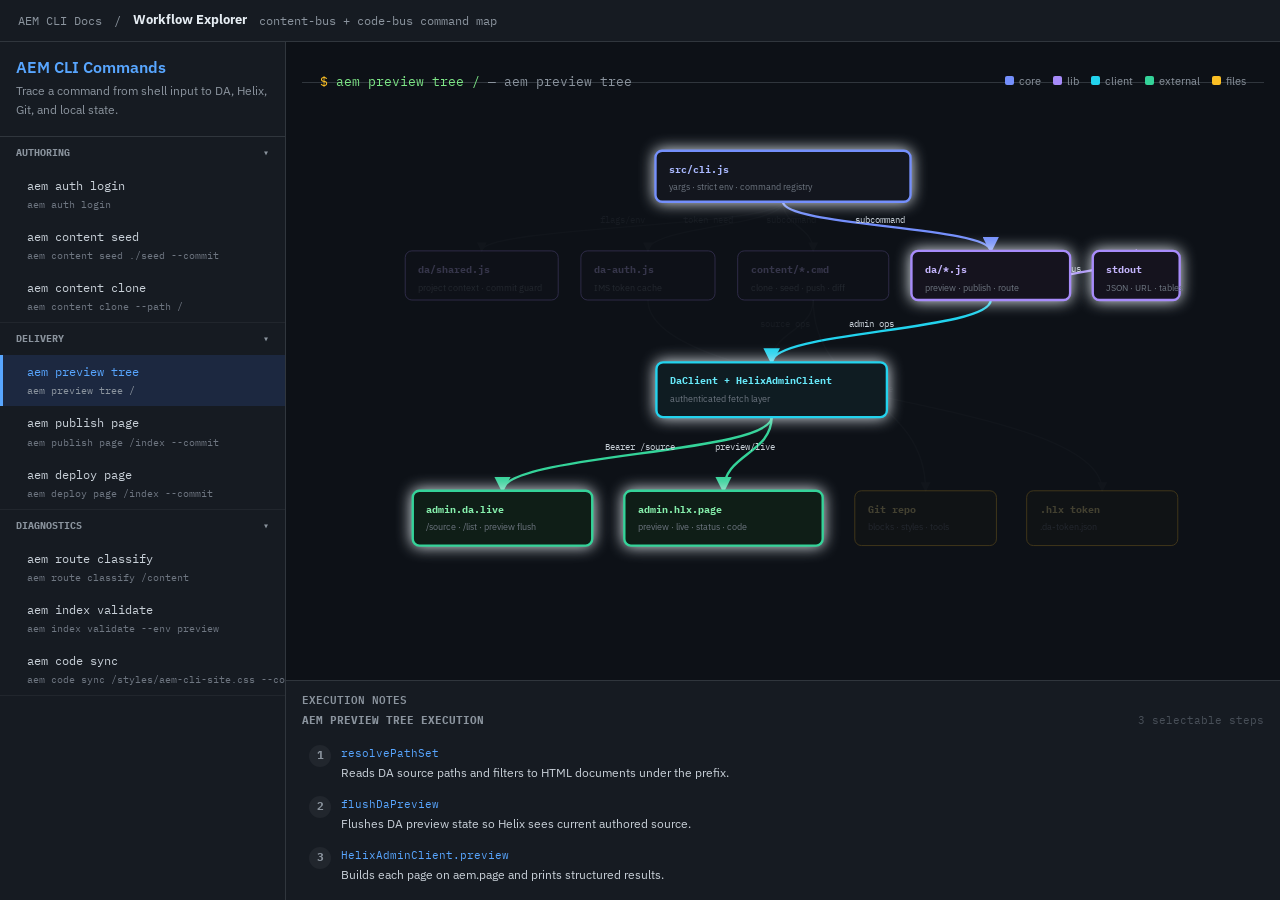
==== commit 8d854c49: "Make workflow explorer steps interactive" ====
--- a/tools/workflow-explorer.html
+++ b/tools/workflow-explorer.html
@@ -146,6 +146,10 @@
 const list = document.getElementById('workflow-list');
 const active = document.getElementById('active-label');
 const steps = document.getElementById('workflow-steps');
+const nodeMap = Object.fromEntries(DATA.nodes.map((node) => [node.id, node]));
+const edgeMap = Object.fromEntries(DATA.edges.map((edge) => [edge.id, edge]));
+let currentItem;
+let activeStep = -1;
 
 function center(node, bottom = false) {
   return [node.x + node.w / 2, node.y + (bottom ? node.h : 0)];
@@ -153,8 +157,8 @@
 
 function draw() {
   DATA.edges.forEach((edge) => {
-    const from = DATA.nodes.find((node) => node.id === edge.from);
-    const to = DATA.nodes.find((node) => node.id === edge.to);
+    const from = nodeMap[edge.from];
+    const to = nodeMap[edge.to];
     const [x1, y1] = center(from, true);
     const [x2, y2] = center(to);
     const path = document.createElementNS('http://www.w3.org/2000/svg', 'path');
@@ -193,52 +197,218 @@
     sub.setAttribute('y', node.y + 42);
     sub.textContent = node.sub;
     g.append(rect, label, sub);
+    g.addEventListener('click', () => showNode(node.id));
     nodeLayer.append(g);
   });
 }
 
-function render(item) {
-  active.textContent = `${item.syntax} — ${item.label}`;
-  document.querySelectorAll('.workflow-command').forEach((button) => {
-    button.classList.toggle('active', button.dataset.id === item.id);
-  });
-  document.querySelectorAll('.nd').forEach((node) => {
-    node.classList.toggle('hi', item.nodes.includes(node.id));
-    node.classList.toggle('dim', !item.nodes.includes(node.id));
-  });
+function allCommands() {
+  return DATA.groups.flatMap((group) => group.items);
+}
+
+function normalizeStep(item, step, index) {
+  if (!Array.isArray(step)) return step;
+  const [code, text] = step;
+  const haystack = `${code} ${text}`.toLowerCase();
+  const nodes = new Set(['cli']);
+  const edges = new Set();
+
+  if (/auth|token|ims/.test(haystack)) nodes.add('auth');
+  if (/token|cache|\.hlx|\.da-token/.test(haystack)) nodes.add('token');
+  if (/content|seed|clone|source|document|workspace|walks local/.test(haystack)) nodes.add('content');
+  if (/preview|publish|deploy|route|index|guard|delivery|status/.test(haystack)) nodes.add('delivery');
+  if (/daclient|helixadminclient|client|fetch|upload|flush|post|putsource/.test(haystack)) nodes.add('client');
+  if (/admin\.da|da source|content-bus|source storage|\/source|\/list/.test(haystack)) nodes.add('da');
+  if (/admin\.hlx|helix|aem\.page|aem\.live|preview url|live url|query-index/.test(haystack)) nodes.add('helix');
+  if (/git|blocks|styles|tools|code-bus|checkout|workspace/.test(haystack)) nodes.add('git');
+  if (/stdout|json|url|table|print|reports|output/.test(haystack)) nodes.add('output');
+
+  const commandNodes = item.nodes.filter((nodeId) => nodes.has(nodeId));
+  if (commandNodes.length <= 1) {
+    const span = Math.max(1, Math.ceil(item.nodes.length / item.steps.length));
+    item.nodes.slice(index * span, (index + 1) * span + 1).forEach((nodeId) => nodes.add(nodeId));
+  }
+
+  item.edges.forEach((edgeId) => {
+    const edge = edgeMap[edgeId];
+    if (!edge) return;
+    if (nodes.has(edge.from) && nodes.has(edge.to)) edges.add(edgeId);
+  });
+
+  if (!edges.size) {
+    const span = Math.max(1, Math.ceil(item.edges.length / item.steps.length));
+    item.edges.slice(index * span, (index + 1) * span + 1).forEach((edgeId) => edges.add(edgeId));
+    [...edges].forEach((edgeId) => {
+      const edge = edgeMap[edgeId];
+      if (edge) {
+        nodes.add(edge.from);
+        nodes.add(edge.to);
+      }
+    });
+  }
+
+  return {
+    code,
+    text,
+    nodes: [...nodes].filter((nodeId) => item.nodes.includes(nodeId)),
+    edges: [...edges].filter((edgeId) => item.edges.includes(edgeId)),
+  };
+}
+
+function getSteps(item) {
+  return item.steps.map((step, index) => normalizeStep(item, step, index));
+}
+
+function resetDiagram() {
+  document.querySelectorAll('.nd').forEach((node) => node.classList.remove('hi', 'dim'));
   DATA.edges.forEach((edge) => {
     const path = document.getElementById(edge.id);
     const label = document.getElementById(`${edge.id}-label`);
-    const on = item.edges.includes(edge.id);
-    path.className.baseVal = `edge ${on ? `hi hi-${edge.color}` : 'dim'}`;
-    path.setAttribute('marker-end', on ? `url(#arr-${edge.color})` : 'url(#arr)');
-    label.className.baseVal = `edgelbl ${on ? 'hi' : 'dim'}`;
-  });
-  steps.replaceChildren(...item.steps.map(([code, text], index) => {
+    path.className.baseVal = 'edge';
+    path.setAttribute('marker-end', 'url(#arr)');
+    label.className.baseVal = 'edgelbl';
+  });
+}
+
+function setNodeState(nodeId, state) {
+  const node = document.getElementById(nodeId);
+  if (!node) return;
+  node.classList.remove('hi', 'dim');
+  if (state) node.classList.add(state);
+}
+
+function setEdgeState(edgeId, state) {
+  const edge = edgeMap[edgeId];
+  const path = document.getElementById(edgeId);
+  const label = document.getElementById(`${edgeId}-label`);
+  if (!edge || !path || !label) return;
+  if (state === 'hi') {
+    path.className.baseVal = `edge hi hi-${edge.color}`;
+    path.setAttribute('marker-end', `url(#arr-${edge.color})`);
+    label.className.baseVal = 'edgelbl hi';
+  } else if (state === 'dim') {
+    path.className.baseVal = 'edge dim';
+    path.setAttribute('marker-end', 'url(#arr)');
+    label.className.baseVal = 'edgelbl dim';
+  } else {
+    path.className.baseVal = 'edge';
+    path.setAttribute('marker-end', 'url(#arr)');
+    label.className.baseVal = 'edgelbl';
+  }
+}
+
+function highlight(nodes, edges) {
+  const nodeSet = new Set(nodes);
+  const edgeSet = new Set(edges);
+  DATA.nodes.forEach((node) => setNodeState(node.id, nodeSet.has(node.id) ? 'hi' : 'dim'));
+  DATA.edges.forEach((edge) => setEdgeState(edge.id, edgeSet.has(edge.id) ? 'hi' : 'dim'));
+}
+
+function highlightAll(item) {
+  highlight(item.nodes, item.edges);
+}
+
+function highlightStep(item, index) {
+  const step = getSteps(item)[index];
+  if (!step) return;
+  const commandNodes = new Set(item.nodes);
+  const commandEdges = new Set(item.edges);
+  resetDiagram();
+  DATA.nodes.forEach((node) => {
+    if (!commandNodes.has(node.id)) setNodeState(node.id, 'dim');
+  });
+  DATA.edges.forEach((edge) => {
+    if (!commandEdges.has(edge.id)) setEdgeState(edge.id, 'dim');
+  });
+  commandNodes.forEach((nodeId) => {
+    if (!step.nodes.includes(nodeId)) setNodeState(nodeId, 'dim');
+  });
+  commandEdges.forEach((edgeId) => {
+    if (!step.edges.includes(edgeId)) setEdgeState(edgeId, 'dim');
+  });
+  step.nodes.forEach((nodeId) => setNodeState(nodeId, 'hi'));
+  step.edges.forEach((edgeId) => setEdgeState(edgeId, 'hi'));
+}
+
+function showNode(nodeId) {
+  const node = nodeMap[nodeId];
+  if (!node) return;
+  active.textContent = `${node.label} — ${node.sub}`;
+  highlight([nodeId], DATA.edges.filter((edge) => edge.from === nodeId || edge.to === nodeId).map((edge) => edge.id));
+  document.querySelectorAll('.workflow-step').forEach((row) => row.classList.remove('active'));
+}
+
+function render(item) {
+  currentItem = item;
+  activeStep = -1;
+  active.innerHTML = `<span class="workflow-prompt">$</span> ${item.syntax}<span class="workflow-muted"> — ${item.label}</span>`;
+  document.querySelectorAll('.workflow-command').forEach((button) => {
+    button.classList.toggle('active', button.dataset.id === item.id);
+  });
+  highlightAll(item);
+
+  const title = document.createElement('div');
+  title.className = 'workflow-step-title';
+  title.innerHTML = `<span>${item.label} execution</span><span>${item.steps.length} selectable steps</span>`;
+  steps.replaceChildren(title, ...getSteps(item).map((step, index) => {
     const row = document.createElement('div');
     row.className = 'workflow-step';
-    row.innerHTML = `<div class="workflow-step-number">${index + 1}</div><div><div class="workflow-step-code">${code}</div><div class="workflow-step-text">${text}</div></div>`;
-    row.addEventListener('mouseenter', () => row.classList.add('active'));
-    row.addEventListener('mouseleave', () => row.classList.remove('active'));
+    row.dataset.index = index;
+    row.tabIndex = 0;
+    row.setAttribute('role', 'button');
+    row.setAttribute('aria-pressed', 'false');
+    row.innerHTML = `<div class="workflow-step-number">${index + 1}</div><div class="workflow-step-body"><div class="workflow-step-code">${step.code}</div><div class="workflow-step-text">${step.text}</div></div>`;
+    row.addEventListener('mouseenter', () => {
+      if (activeStep < 0) highlightStep(item, index);
+    });
+    row.addEventListener('mouseleave', () => {
+      if (activeStep < 0) highlightAll(item);
+    });
+    row.addEventListener('click', () => {
+      activeStep = activeStep === index ? -1 : index;
+      document.querySelectorAll('.workflow-step').forEach((stepRow) => {
+        const isActive = Number(stepRow.dataset.index) === activeStep;
+        stepRow.classList.toggle('active', isActive);
+        stepRow.setAttribute('aria-pressed', String(isActive));
+      });
+      if (activeStep >= 0) {
+        highlightStep(item, activeStep);
+      } else {
+        highlightAll(item);
+      }
+    });
+    row.addEventListener('keydown', (event) => {
+      if (event.key === 'Enter' || event.key === ' ') {
+        event.preventDefault();
+        row.click();
+      }
+    });
     return row;
   }));
 }
 
 draw();
 DATA.groups.forEach((group) => {
-  const title = document.createElement('div');
+  const groupEl = document.createElement('div');
+  groupEl.className = 'workflow-group';
+  const title = document.createElement('button');
+  title.type = 'button';
   title.className = 'workflow-group-title';
-  title.textContent = group.name;
-  list.append(title);
+  title.innerHTML = `<span>${group.name}</span><span class="workflow-group-arrow">▾</span>`;
+  const body = document.createElement('div');
+  body.className = 'workflow-group-body';
+  title.addEventListener('click', () => groupEl.classList.toggle('collapsed'));
+  groupEl.append(title, body);
   group.items.forEach((item) => {
     const button = document.createElement('button');
     button.type = 'button';
     button.className = 'workflow-command';
     button.dataset.id = item.id;
-    button.textContent = item.label;
+    button.innerHTML = `<span>${item.label}</span><small>${item.syntax}</small>`;
     button.addEventListener('click', () => render(item));
-    list.append(button);
-  });
+    body.append(button);
+  });
+  list.append(groupEl);
 });
 render(DATA.groups[1].items[0]);
 </script>
--- a/styles/aem-cli-site.css
+++ b/styles/aem-cli-site.css
@@ -303,6 +303,22 @@
   background: #161b22;
 }
 
+.workflow-side::-webkit-scrollbar,
+.workflow-detail::-webkit-scrollbar {
+  width: 6px;
+}
+
+.workflow-side::-webkit-scrollbar-track,
+.workflow-detail::-webkit-scrollbar-track {
+  background: transparent;
+}
+
+.workflow-side::-webkit-scrollbar-thumb,
+.workflow-detail::-webkit-scrollbar-thumb {
+  border-radius: 3px;
+  background: #30363d;
+}
+
 .workflow-side-header {
   border-bottom: 1px solid #30363d;
   padding: 16px;
@@ -315,18 +331,49 @@
   line-height: 1.2;
 }
 
+.workflow-group {
+  border-bottom: 1px solid #21262d;
+}
+
 .workflow-group-title {
-  padding: 10px 16px 5px;
+  display: flex;
+  align-items: center;
+  justify-content: space-between;
+  width: 100%;
+  border: 0;
+  padding: 8px 16px;
+  background: transparent;
   color: #8b949e;
   font-family: var(--mono-font-family);
   font-size: 10px;
   font-weight: 700;
-  letter-spacing: 0.08em;
+  letter-spacing: 0;
+  text-align: left;
   text-transform: uppercase;
+  cursor: pointer;
+}
+
+.workflow-group-title:hover {
+  background: #1c2128;
+  color: #c9d1d9;
+}
+
+.workflow-group-arrow {
+  transition: transform 0.15s;
+}
+
+.workflow-group.collapsed .workflow-group-arrow {
+  transform: rotate(-90deg);
+}
+
+.workflow-group.collapsed .workflow-group-body {
+  display: none;
 }
 
 .workflow-command {
-  display: block;
+  display: flex;
+  flex-direction: column;
+  gap: 2px;
   width: 100%;
   border: 0;
   border-left: 3px solid transparent;
@@ -339,6 +386,14 @@
   cursor: pointer;
 }
 
+.workflow-command small {
+  overflow: hidden;
+  color: #6e7681;
+  font-size: 10px;
+  text-overflow: ellipsis;
+  white-space: nowrap;
+}
+
 .workflow-command:hover {
   background: #1c2128;
   color: #fff;
@@ -348,6 +403,10 @@
   border-left-color: #58a6ff;
   background: #1c2840;
   color: #58a6ff;
+}
+
+.workflow-command.active small {
+  color: #8b949e;
 }
 
 .workflow-main {
@@ -375,6 +434,14 @@
   font-size: 13px;
   text-overflow: ellipsis;
   white-space: nowrap;
+}
+
+.workflow-prompt {
+  color: #fbbf24;
+}
+
+.workflow-muted {
+  color: #8b949e;
 }
 
 .workflow-legend {
@@ -406,6 +473,10 @@
   height: 100%;
 }
 
+.nd {
+  cursor: pointer;
+}
+
 .nd rect,
 .edge,
 .edgelbl {
@@ -517,8 +588,26 @@
   color: #8b949e;
   font-family: var(--mono-font-family);
   font-size: 11px;
-  letter-spacing: 0.08em;
+  letter-spacing: 0;
   text-transform: uppercase;
+}
+
+.workflow-step-title {
+  display: flex;
+  justify-content: space-between;
+  gap: 16px;
+  margin-bottom: 8px;
+  color: #8b949e;
+  font-family: var(--mono-font-family);
+  font-size: 11px;
+  font-weight: 700;
+  text-transform: uppercase;
+}
+
+.workflow-step-title span:last-child {
+  color: #484f58;
+  font-weight: 400;
+  text-transform: none;
 }
 
 .workflow-step {
@@ -527,11 +616,17 @@
   border-radius: 6px;
   padding: 7px;
   cursor: pointer;
+  transition: background 0.12s;
 }
 
 .workflow-step:hover,
 .workflow-step.active {
   background: #1c2840;
+}
+
+.workflow-step:focus-visible {
+  outline: 2px solid #58a6ff;
+  outline-offset: -2px;
 }
 
 .workflow-step-number {
@@ -553,6 +648,10 @@
   color: #58a6ff;
 }
 
+.workflow-step-body {
+  min-width: 0;
+}
+
 .workflow-step-code {
   margin-bottom: 2px;
   color: #58a6ff;
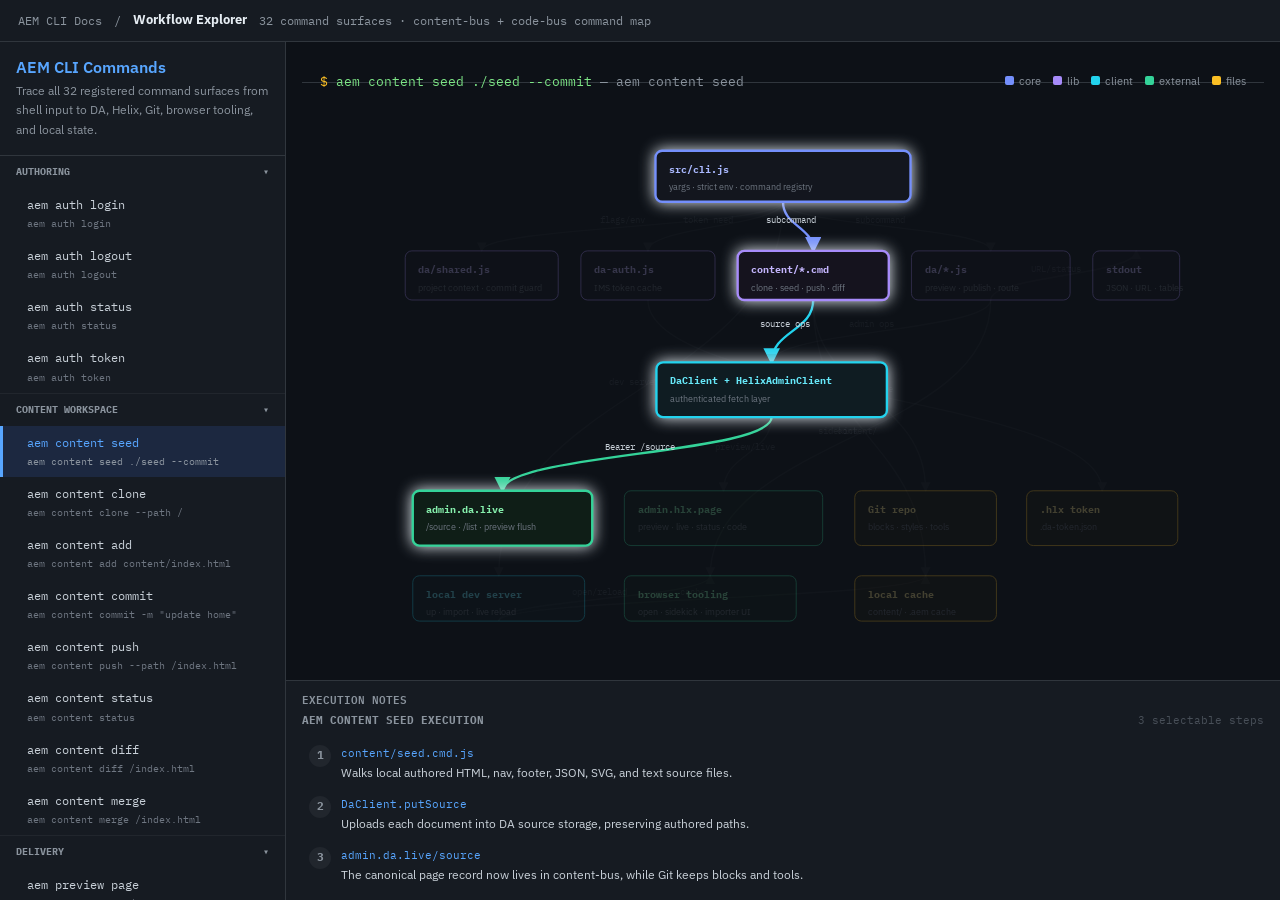
==== commit 006c4c51: "Expand workflow explorer command coverage" ====
--- a/tools/workflow-explorer.html
+++ b/tools/workflow-explorer.html
@@ -16,13 +16,13 @@
     <a href="/">AEM CLI Docs</a>
     <span>/</span>
     <strong>Workflow Explorer</strong>
-    <span>content-bus + code-bus command map</span>
+    <span>32 command surfaces · content-bus + code-bus command map</span>
   </nav>
   <div class="workflow-shell">
     <aside class="workflow-side">
       <div class="workflow-side-header">
         <h1>AEM CLI Commands</h1>
-        <p>Trace a command from shell input to DA, Helix, Git, and local state.</p>
+        <p>Trace all 32 registered command surfaces from shell input to DA, Helix, Git, browser tooling, and local state.</p>
       </div>
       <div id="workflow-list"></div>
     </aside>
@@ -72,6 +72,9 @@
     { id: 'helix', x: 282, y: 382, w: 210, h: 58, type: 'ext', label: 'admin.hlx.page', sub: 'preview · live · status · code' },
     { id: 'git', x: 526, y: 382, w: 150, h: 58, type: 'file', label: 'Git repo', sub: 'blocks · styles · tools' },
     { id: 'token', x: 708, y: 382, w: 160, h: 58, type: 'file', label: '.hlx token', sub: '.da-token.json' },
+    { id: 'server', x: 58, y: 472, w: 182, h: 48, type: 'client', label: 'local dev server', sub: 'up · import · live reload' },
+    { id: 'browser', x: 282, y: 472, w: 182, h: 48, type: 'ext', label: 'browser tooling', sub: 'open · sidekick · importer UI' },
+    { id: 'cache', x: 526, y: 472, w: 150, h: 48, type: 'file', label: 'local cache', sub: 'content/ · .aem cache' },
   ],
   edges: [
     { id: 'e-cli-shared', from: 'cli', to: 'shared', label: 'flags/env', color: 'core' },
@@ -85,6 +88,11 @@
     { id: 'e-client-helix', from: 'client', to: 'helix', label: 'preview/live', color: 'ext' },
     { id: 'e-content-git', from: 'content', to: 'git', label: 'workspace', color: 'file' },
     { id: 'e-delivery-output', from: 'delivery', to: 'output', label: 'URL/status', color: 'lib' },
+    { id: 'e-cli-server', from: 'cli', to: 'server', label: 'dev server', color: 'core' },
+    { id: 'e-server-browser', from: 'server', to: 'browser', label: 'open/reload', color: 'ext' },
+    { id: 'e-server-cache', from: 'server', to: 'cache', label: 'cache', color: 'file' },
+    { id: 'e-content-cache', from: 'content', to: 'cache', label: 'content/', color: 'file' },
+    { id: 'e-code-browser', from: 'delivery', to: 'browser', label: 'sidekick', color: 'ext' },
   ],
   groups: [
     { name: 'authoring', items: [
@@ -93,6 +101,23 @@
         ['da-auth.js', 'If no valid cache exists, the IMS browser flow stores a project-local DA token.'],
         ['.hlx/.da-token.json', 'The token is ignored from git and reused by content and delivery commands.'],
       ] },
+      { id: 'auth-logout', label: 'aem auth logout', syntax: 'aem auth logout', edges: ['e-cli-auth', 'e-auth-token'], nodes: ['cli', 'auth', 'token'], steps: [
+        ['da/auth.js', 'Dispatches the logout subcommand without needing network access.'],
+        ['tokenPath()', 'Finds the project-local DA token cache from the current working directory.'],
+        ['fs-extra.remove', 'Deletes the cached token and reports whether one existed.'],
+      ] },
+      { id: 'auth-status', label: 'aem auth status', syntax: 'aem auth status', edges: ['e-cli-auth', 'e-auth-token', 'e-delivery-output'], nodes: ['cli', 'auth', 'token', 'output'], steps: [
+        ['readToken()', 'Loads the cached token payload if present.'],
+        ['expires_at check', 'Marks the token invalid when missing or expired.'],
+        ['stdout + exitCode', 'Prints validity and sets a non-zero exit for automation on invalid state.'],
+      ] },
+      { id: 'auth-token', label: 'aem auth token', syntax: 'aem auth token', edges: ['e-cli-auth', 'e-auth-token', 'e-delivery-output'], nodes: ['cli', 'auth', 'token', 'output'], steps: [
+        ['readToken()', 'Reads the cached access token from the local DA token file.'],
+        ['guard missing token', 'Throws an actionable error when login has not happened yet.'],
+        ['stdout', 'Writes only the raw token for scripts that need to pass it forward.'],
+      ] },
+    ] },
+    { name: 'content workspace', items: [
       { id: 'content-seed', label: 'aem content seed', syntax: 'aem content seed ./seed --commit', edges: ['e-cli-content', 'e-content-client', 'e-client-da'], nodes: ['cli', 'content', 'client', 'da'], steps: [
         ['content/seed.cmd.js', 'Walks local authored HTML, nav, footer, JSON, SVG, and text source files.'],
         ['DaClient.putSource', 'Uploads each document into DA source storage, preserving authored paths.'],
@@ -103,17 +128,67 @@
         ['DaClient.listAll', 'Follows DA continuation tokens and recursively discovers folders.'],
         ['local workspace', 'Creates a reviewable local snapshot before commit/push flows.'],
       ] },
+      { id: 'content-add', label: 'aem content add', syntax: 'aem content add content/index.html', edges: ['e-cli-content', 'e-content-cache'], nodes: ['cli', 'content', 'cache'], steps: [
+        ['content/add.js', 'Accepts one or more paths under content/ or defaults to all changes.'],
+        ['AddCommand', 'Normalizes content paths and stages them in the local content workspace.'],
+        ['content metadata', 'Prepares later commit/push operations without mutating DA.'],
+      ] },
+      { id: 'content-commit', label: 'aem content commit', syntax: 'aem content commit -m "update home"', edges: ['e-cli-content', 'e-content-cache'], nodes: ['cli', 'content', 'cache'], steps: [
+        ['content/commit.js', 'Requires a commit message through -m or --message.'],
+        ['CommitCommand', 'Snapshots staged content changes locally.'],
+        ['content/ log', 'Creates the review boundary used by push and diff flows.'],
+      ] },
+      { id: 'content-push', label: 'aem content push', syntax: 'aem content push --path /index.html', edges: ['e-cli-content', 'e-content-cache', 'e-content-client', 'e-client-da'], nodes: ['cli', 'content', 'cache', 'client', 'da'], steps: [
+        ['content/push.js', 'Filters committed local changes by path, force, token, and dry-run flags.'],
+        ['PushCommand', 'Checks conflicts unless --force is set.'],
+        ['DaClient.putSource/deleteSource', 'Applies committed local content changes to DA source storage.'],
+      ] },
+      { id: 'content-status', label: 'aem content status', syntax: 'aem content status', edges: ['e-cli-content', 'e-content-cache', 'e-delivery-output'], nodes: ['cli', 'content', 'cache', 'output'], steps: [
+        ['content/status.js', 'Loads local content workspace state.'],
+        ['StatusCommand', 'Classifies added, modified, and deleted files.'],
+        ['stdout', 'Reports pending changes without touching DA.'],
+      ] },
+      { id: 'content-diff', label: 'aem content diff', syntax: 'aem content diff /index.html', edges: ['e-cli-content', 'e-content-cache', 'e-content-client', 'e-client-da', 'e-delivery-output'], nodes: ['cli', 'content', 'cache', 'client', 'da', 'output'], steps: [
+        ['content/diff.js', 'Targets a single path or all modified local files.'],
+        ['DiffCommand', 'Fetches remote DA source and compares it to local content/.'],
+        ['stdout', 'Prints reviewable differences before push or merge.'],
+      ] },
+      { id: 'content-merge', label: 'aem content merge', syntax: 'aem content merge /index.html', edges: ['e-cli-content', 'e-content-cache', 'e-content-client', 'e-client-da'], nodes: ['cli', 'content', 'cache', 'client', 'da'], steps: [
+        ['content/merge.js', 'Targets a single file or all modified files.'],
+        ['MergeCommand', 'Reads remote DA source and local workspace versions.'],
+        ['content/', 'Applies remote updates locally for conflict resolution.'],
+      ] },
     ] },
     { name: 'delivery', items: [
+      { id: 'preview-page', label: 'aem preview page', syntax: 'aem preview page /index', edges: ['e-cli-delivery', 'e-delivery-client', 'e-client-da', 'e-client-helix', 'e-delivery-output'], nodes: ['cli', 'delivery', 'client', 'da', 'helix', 'output'], steps: [
+        ['previewOne()', 'Flushes DA preview for the selected source path when possible.'],
+        ['HelixAdminClient.preview', 'Builds a single page on aem.page.'],
+        ['stdout', 'Prints the preview URL for direct browser or CI handoff.'],
+      ] },
       { id: 'preview-tree', label: 'aem preview tree', syntax: 'aem preview tree /', edges: ['e-cli-delivery', 'e-delivery-client', 'e-client-da', 'e-client-helix', 'e-delivery-output'], nodes: ['cli', 'delivery', 'client', 'da', 'helix', 'output'], steps: [
         ['resolvePathSet', 'Reads DA source paths and filters to HTML documents under the prefix.'],
         ['flushDaPreview', 'Flushes DA preview state so Helix sees current authored source.'],
         ['HelixAdminClient.preview', 'Builds each page on aem.page and prints structured results.'],
       ] },
+      { id: 'preview-status', label: 'aem preview status', syntax: 'aem preview status /index', edges: ['e-cli-delivery', 'e-delivery-client', 'e-client-helix', 'e-delivery-output'], nodes: ['cli', 'delivery', 'client', 'helix', 'output'], steps: [
+        ['createDaContext', 'Resolves owner, repo, branch, and token context.'],
+        ['HelixAdminClient.previewStatus', 'Reads preview build metadata for one path.'],
+        ['printResult', 'Returns structured JSON/table-friendly status.'],
+      ] },
       { id: 'publish-page', label: 'aem publish page', syntax: 'aem publish page /index --commit', edges: ['e-cli-delivery', 'e-delivery-client', 'e-client-helix', 'e-delivery-output'], nodes: ['cli', 'delivery', 'client', 'helix', 'output'], steps: [
         ['guardCommit', 'Publish is dry-run unless the operator passes --commit explicitly.'],
         ['HelixAdminClient.live', 'Promotes the selected path from preview to live delivery.'],
         ['stdout', 'Prints the live URL for automation and release notes.'],
+      ] },
+      { id: 'publish-tree', label: 'aem publish tree', syntax: 'aem publish tree / --commit', edges: ['e-cli-delivery', 'e-delivery-client', 'e-client-da', 'e-client-helix', 'e-delivery-output'], nodes: ['cli', 'delivery', 'client', 'da', 'helix', 'output'], steps: [
+        ['resolvePathSet', 'Finds all HTML source documents under the DA prefix.'],
+        ['guardCommit', 'Requires explicit --commit after reporting target and path count.'],
+        ['runConcurrent', 'Publishes pages with bounded concurrency and structured per-path results.'],
+      ] },
+      { id: 'publish-unpublish', label: 'aem publish unpublish', syntax: 'aem publish unpublish /index --commit', edges: ['e-cli-delivery', 'e-delivery-client', 'e-client-helix'], nodes: ['cli', 'delivery', 'client', 'helix'], steps: [
+        ['createProjectContext', 'Reports the target owner, repo, and branch before mutation.'],
+        ['guardCommit', 'Blocks live removal unless --commit is supplied.'],
+        ['HelixAdminClient.unpublish', 'Removes the selected page from live delivery.'],
       ] },
       { id: 'deploy-page', label: 'aem deploy page', syntax: 'aem deploy page /index --commit', edges: ['e-cli-delivery', 'e-delivery-client', 'e-client-da', 'e-client-helix'], nodes: ['cli', 'delivery', 'client', 'da', 'helix'], steps: [
         ['preview first', 'Always flushes DA and runs preview so the live step has a current build.'],
@@ -127,15 +202,69 @@
         ['Helix status', 'Reads preview/live sourceLocation to determine delivery ownership.'],
         ['exit codes', 'Returns contentbus, codebus, hybrid, orphan, or probe-failed for scripts.'],
       ] },
+      { id: 'route-canonical', label: 'aem route canonical', syntax: 'aem route canonical /index', edges: ['e-cli-delivery', 'e-delivery-client', 'e-client-da', 'e-client-helix', 'e-delivery-output'], nodes: ['cli', 'delivery', 'client', 'da', 'helix', 'output'], steps: [
+        ['classifyRoute', 'Runs the same ownership probe used by route classify.'],
+        ['canonicalWebPath', 'Normalizes DA source paths to routable web paths.'],
+        ['printResult', 'Returns preview, live, plain.html, ownership, and source metadata.'],
+      ] },
+      { id: 'route-audit', label: 'aem route audit', syntax: 'aem route audit / --concurrency 10', edges: ['e-cli-delivery', 'e-delivery-client', 'e-client-da', 'e-client-helix', 'e-delivery-output'], nodes: ['cli', 'delivery', 'client', 'da', 'helix', 'output'], steps: [
+        ['resolvePathSet', 'Discovers all HTML source documents under the prefix.'],
+        ['runConcurrent', 'Classifies routes in parallel with bounded concurrency.'],
+        ['printResult', 'Outputs ownership results for site-wide audits.'],
+      ] },
+      { id: 'index-show', label: 'aem index show', syntax: 'aem index show', edges: ['e-cli-delivery', 'e-delivery-output', 'e-content-git'], nodes: ['cli', 'delivery', 'git', 'output'], steps: [
+        ['IndexConfig', 'Loads helix-query.yaml from the project checkout or --file location.'],
+        ['indexRows', 'Extracts index names, targets, fields, and include rules.'],
+        ['printResult', 'Prints the configured index catalog.'],
+      ] },
       { id: 'index-validate', label: 'aem index validate', syntax: 'aem index validate --env preview', edges: ['e-cli-delivery', 'e-delivery-client', 'e-client-helix', 'e-delivery-output'], nodes: ['cli', 'delivery', 'client', 'helix', 'output'], steps: [
         ['helix-query.yaml', 'Loads configured index fields from the project checkout.'],
         ['query-index.json', 'Fetches preview or live query output and compares available columns.'],
         ['non-zero on drift', 'Reports missing fields so CI or agents can block bad releases.'],
       ] },
+      { id: 'index-query', label: 'aem index query', syntax: 'aem index query pages --filter title=Home', edges: ['e-cli-delivery', 'e-delivery-client', 'e-client-helix', 'e-delivery-output'], nodes: ['cli', 'delivery', 'client', 'helix', 'output'], steps: [
+        ['IndexConfig', 'Finds the named configured index and target path.'],
+        ['fetchJson', 'Reads preview or live query JSON with limit and offset.'],
+        ['client filter', 'Applies repeatable key=value filters before printing rows.'],
+      ] },
+    ] },
+    { name: 'code bus', items: [
       { id: 'code-sync', label: 'aem code sync', syntax: 'aem code sync /styles/aem-cli-site.css --commit', edges: ['e-cli-delivery', 'e-delivery-client', 'e-client-helix', 'e-content-git'], nodes: ['cli', 'delivery', 'client', 'helix', 'git'], steps: [
         ['Git code surface', 'Targets CSS, JS, blocks, and tools rather than authored page documents.'],
         ['commit gate', 'Code-bus mutation requires explicit --commit.'],
         ['Helix code API', 'Triggers code sync or returns job/status details for follow-up.'],
+      ] },
+      { id: 'code-status', label: 'aem code status', syntax: 'aem code status /styles/aem-cli-site.css', edges: ['e-cli-delivery', 'e-delivery-client', 'e-client-helix', 'e-content-git', 'e-delivery-output'], nodes: ['cli', 'delivery', 'client', 'helix', 'git', 'output'], steps: [
+        ['code/status options', 'Accepts owner, repo, branch, token, and optional code-bus path.'],
+        ['HelixAdminClient.codeStatus', 'Checks sync state for the requested code path.'],
+        ['printResult', 'Returns code-bus status without mutating remote state.'],
+      ] },
+      { id: 'code-job', label: 'aem code job', syntax: 'aem code job job-2026-...', edges: ['e-cli-delivery', 'e-delivery-client', 'e-client-helix', 'e-delivery-output'], nodes: ['cli', 'delivery', 'client', 'helix', 'output'], steps: [
+        ['job <jobId>', 'Accepts a Helix Admin async job identifier.'],
+        ['HelixAdminClient.job', 'Fetches job state, progress, resources, and errors.'],
+        ['printResult', 'Prints the job payload for follow-up diagnostics.'],
+      ] },
+      { id: 'code-sidekick-get', label: 'aem code sidekick get', syntax: 'aem code sidekick get', edges: ['e-cli-delivery', 'e-delivery-client', 'e-client-helix', 'e-code-browser', 'e-delivery-output'], nodes: ['cli', 'delivery', 'client', 'helix', 'browser', 'output'], steps: [
+        ['nested sidekick command', 'Routes through code sidekick get after project options are resolved.'],
+        ['HelixAdminClient.sidekickConfig', 'Reads the sidekick configuration for owner, repo, and branch.'],
+        ['printResult', 'Returns JSON that browser tooling and agents can inspect.'],
+      ] },
+    ] },
+    { name: 'dev server', items: [
+      { id: 'up', label: 'aem up', syntax: 'aem up --port 3000 --livereload', edges: ['e-cli-server', 'e-server-browser', 'e-server-cache', 'e-content-git'], nodes: ['cli', 'server', 'browser', 'cache', 'git'], steps: [
+        ['src/up.js', 'Starts the local Edge Delivery development server with proxy, TLS, cache, and HTML-folder options.'],
+        ['local dev server', 'Serves project files, proxies origin content, and can forward browser console logs.'],
+        ['browser + reload', 'Opens the requested path and reloads when watched sources change.'],
+      ] },
+      { id: 'import', label: 'aem import', syntax: 'aem import --port 3001', edges: ['e-cli-server', 'e-server-browser', 'e-server-cache'], nodes: ['cli', 'server', 'browser', 'cache'], steps: [
+        ['src/import.js', 'Starts the importer server and optionally installs the importer UI.'],
+        ['proxy/cache', 'Uses headers, cache, TLS, and insecure-request options for migration work.'],
+        ['browser tooling', 'Opens the importer experience against the local server.'],
+      ] },
+      { id: 'hack', label: 'aem hack', syntax: 'aem hack --event <name>', edges: ['e-cli-server', 'e-server-browser'], nodes: ['cli', 'server', 'browser'], steps: [
+        ['src/hack.js', 'Registers the hackathon helper command from the inherited AEM CLI surface.'],
+        ['event option', 'Uses the selected event profile to bootstrap the experience.'],
+        ['browser', 'Opens the local helper UI when requested.'],
       ] },
     ] },
   ],
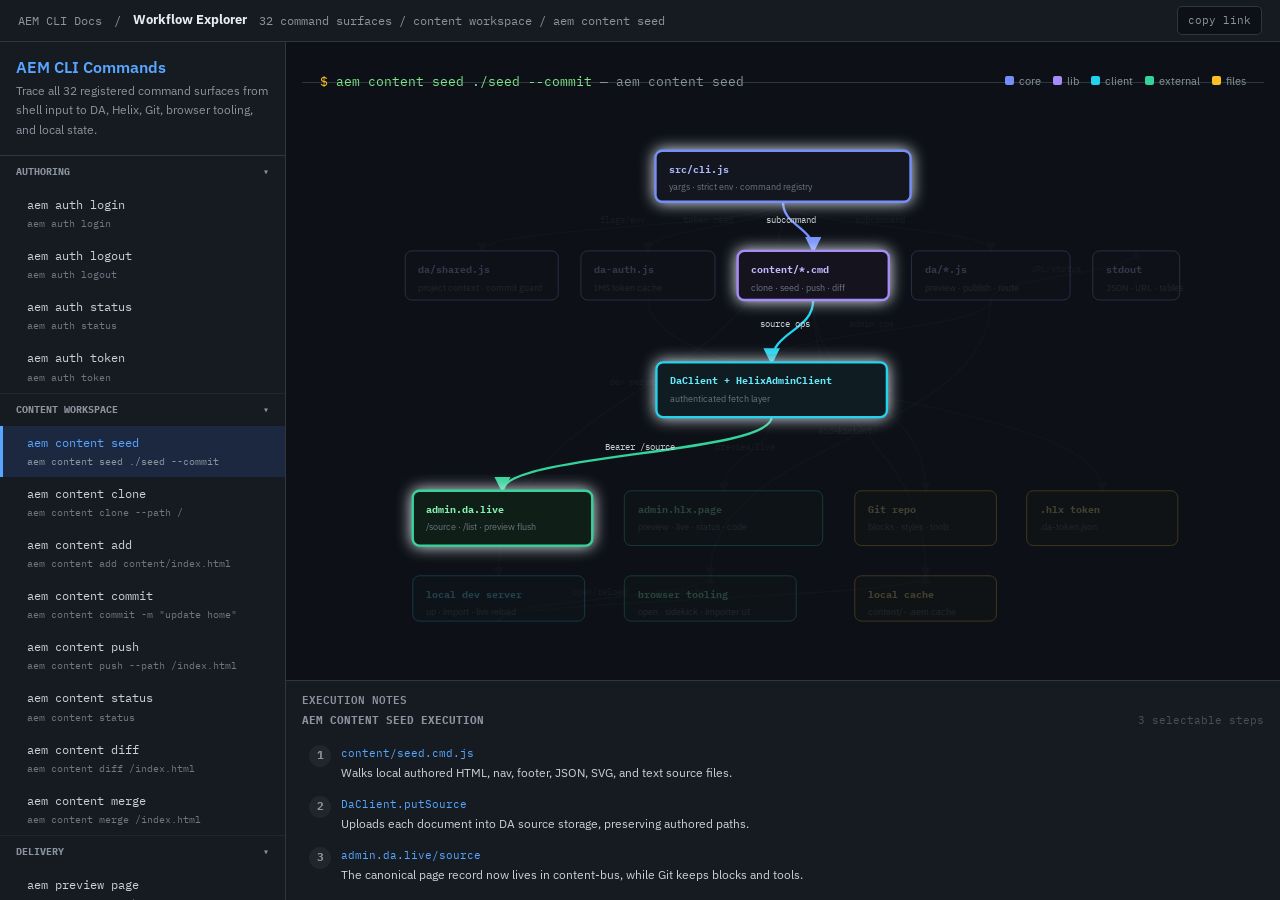
==== commit 9843ec3c: "Add workflow explorer deep links" ====
--- a/tools/workflow-explorer.html
+++ b/tools/workflow-explorer.html
@@ -16,7 +16,8 @@
     <a href="/">AEM CLI Docs</a>
     <span>/</span>
     <strong>Workflow Explorer</strong>
-    <span>32 command surfaces · content-bus + code-bus command map</span>
+    <span id="workflow-breadcrumb">32 command surfaces · content-bus + code-bus command map</span>
+    <button class="workflow-share" id="workflow-share" type="button">copy link</button>
   </nav>
   <div class="workflow-shell">
     <aside class="workflow-side">
@@ -275,10 +276,15 @@
 const list = document.getElementById('workflow-list');
 const active = document.getElementById('active-label');
 const steps = document.getElementById('workflow-steps');
+const breadcrumb = document.getElementById('workflow-breadcrumb');
+const shareButton = document.getElementById('workflow-share');
 const nodeMap = Object.fromEntries(DATA.nodes.map((node) => [node.id, node]));
 const edgeMap = Object.fromEntries(DATA.edges.map((edge) => [edge.id, edge]));
+const commandMap = Object.fromEntries(allCommands().map((item) => [item.id, item]));
+const groupByCommand = Object.fromEntries(DATA.groups.flatMap((group) => group.items.map((item) => [item.id, group.name])));
 let currentItem;
 let activeStep = -1;
+let suppressHashUpdate = false;
 
 function center(node, bottom = false) {
   return [node.x + node.w / 2, node.y + (bottom ? node.h : 0)];
@@ -335,6 +341,39 @@
   return DATA.groups.flatMap((group) => group.items);
 }
 
+function readHashState() {
+  const params = new URLSearchParams(window.location.hash.replace(/^#/, ''));
+  return {
+    command: params.get('command') || params.get('scenario'),
+    step: Number.parseInt(params.get('step') || '', 10),
+  };
+}
+
+function commandUrl(item = currentItem, step = activeStep) {
+  const params = new URLSearchParams();
+  if (item) params.set('command', item.id);
+  if (Number.isInteger(step) && step >= 0) params.set('step', String(step + 1));
+  const url = new URL(window.location.href);
+  url.hash = params.toString();
+  return url.toString();
+}
+
+function updateHash(item = currentItem, step = activeStep) {
+  if (suppressHashUpdate || !item) return;
+  window.history.replaceState(null, '', commandUrl(item, step));
+}
+
+function updateBreadcrumb(item = currentItem, step = activeStep) {
+  if (!item) {
+    breadcrumb.textContent = '32 command surfaces · content-bus + code-bus command map';
+    return;
+  }
+  const group = groupByCommand[item.id] || 'commands';
+  const parts = ['32 command surfaces', group, item.label];
+  if (Number.isInteger(step) && step >= 0) parts.push(`step ${step + 1}`);
+  breadcrumb.textContent = parts.join(' / ');
+}
+
 function normalizeStep(item, step, index) {
   if (!Array.isArray(step)) return step;
   const [code, text] = step;
@@ -467,14 +506,36 @@
   document.querySelectorAll('.workflow-step').forEach((row) => row.classList.remove('active'));
 }
 
-function render(item) {
+function setActiveStep(item, index) {
+  activeStep = activeStep === index ? -1 : index;
+  document.querySelectorAll('.workflow-step').forEach((stepRow) => {
+    const isActive = Number(stepRow.dataset.index) === activeStep;
+    stepRow.classList.toggle('active', isActive);
+    stepRow.setAttribute('aria-pressed', String(isActive));
+  });
+  if (activeStep >= 0) {
+    highlightStep(item, activeStep);
+  } else {
+    highlightAll(item);
+  }
+  updateBreadcrumb(item, activeStep);
+  updateHash(item, activeStep);
+}
+
+function render(item, options = {}) {
   currentItem = item;
-  activeStep = -1;
+  activeStep = Number.isInteger(options.step) ? options.step : -1;
   active.innerHTML = `<span class="workflow-prompt">$</span> ${item.syntax}<span class="workflow-muted"> — ${item.label}</span>`;
   document.querySelectorAll('.workflow-command').forEach((button) => {
     button.classList.toggle('active', button.dataset.id === item.id);
   });
-  highlightAll(item);
+  if (activeStep >= 0) {
+    highlightStep(item, activeStep);
+  } else {
+    highlightAll(item);
+  }
+  updateBreadcrumb(item, activeStep);
+  updateHash(item, activeStep);
 
   const title = document.createElement('div');
   title.className = 'workflow-step-title';
@@ -485,7 +546,8 @@
     row.dataset.index = index;
     row.tabIndex = 0;
     row.setAttribute('role', 'button');
-    row.setAttribute('aria-pressed', 'false');
+    row.setAttribute('aria-pressed', String(index === activeStep));
+    row.classList.toggle('active', index === activeStep);
     row.innerHTML = `<div class="workflow-step-number">${index + 1}</div><div class="workflow-step-body"><div class="workflow-step-code">${step.code}</div><div class="workflow-step-text">${step.text}</div></div>`;
     row.addEventListener('mouseenter', () => {
       if (activeStep < 0) highlightStep(item, index);
@@ -494,17 +556,7 @@
       if (activeStep < 0) highlightAll(item);
     });
     row.addEventListener('click', () => {
-      activeStep = activeStep === index ? -1 : index;
-      document.querySelectorAll('.workflow-step').forEach((stepRow) => {
-        const isActive = Number(stepRow.dataset.index) === activeStep;
-        stepRow.classList.toggle('active', isActive);
-        stepRow.setAttribute('aria-pressed', String(isActive));
-      });
-      if (activeStep >= 0) {
-        highlightStep(item, activeStep);
-      } else {
-        highlightAll(item);
-      }
+      setActiveStep(item, index);
     });
     row.addEventListener('keydown', (event) => {
       if (event.key === 'Enter' || event.key === ' ') {
@@ -514,6 +566,15 @@
     });
     return row;
   }));
+}
+
+function renderFromHash() {
+  const { command, step } = readHashState();
+  const item = commandMap[command] || DATA.groups[1].items[0];
+  const stepIndex = Number.isInteger(step) && step > 0 && step <= item.steps.length ? step - 1 : -1;
+  suppressHashUpdate = true;
+  render(item, { step: stepIndex });
+  suppressHashUpdate = false;
 }
 
 draw();
@@ -539,7 +600,19 @@
   });
   list.append(groupEl);
 });
-render(DATA.groups[1].items[0]);
+shareButton.addEventListener('click', async () => {
+  const url = commandUrl();
+  try {
+    await navigator.clipboard.writeText(url);
+    shareButton.textContent = 'copied';
+  } catch {
+    window.prompt('Copy workflow link', url);
+    shareButton.textContent = 'ready';
+  }
+  window.setTimeout(() => { shareButton.textContent = 'copy link'; }, 1400);
+});
+window.addEventListener('hashchange', renderFromHash);
+renderFromHash();
 </script>
 </body>
 </html>
--- a/styles/aem-cli-site.css
+++ b/styles/aem-cli-site.css
@@ -280,15 +280,43 @@
 
 .workflow-topbar a,
 .workflow-topbar span {
+  overflow: hidden;
   color: #8b949e;
   font-family: var(--mono-font-family);
   font-size: 12px;
   text-decoration: none;
+  text-overflow: ellipsis;
+  white-space: nowrap;
 }
 
 .workflow-topbar strong {
+  flex-shrink: 0;
   color: #e6edf3;
   font-size: 13px;
+}
+
+#workflow-breadcrumb {
+  min-width: 0;
+  flex: 1;
+}
+
+.workflow-share {
+  flex-shrink: 0;
+  border: 1px solid #30363d;
+  border-radius: 5px;
+  padding: 5px 10px;
+  background: #0d1117;
+  color: #8b949e;
+  font-family: var(--mono-font-family);
+  font-size: 11px;
+  cursor: pointer;
+}
+
+.workflow-share:hover,
+.workflow-share:focus-visible {
+  border-color: #58a6ff;
+  color: #e6edf3;
+  outline: none;
 }
 
 .workflow-shell {
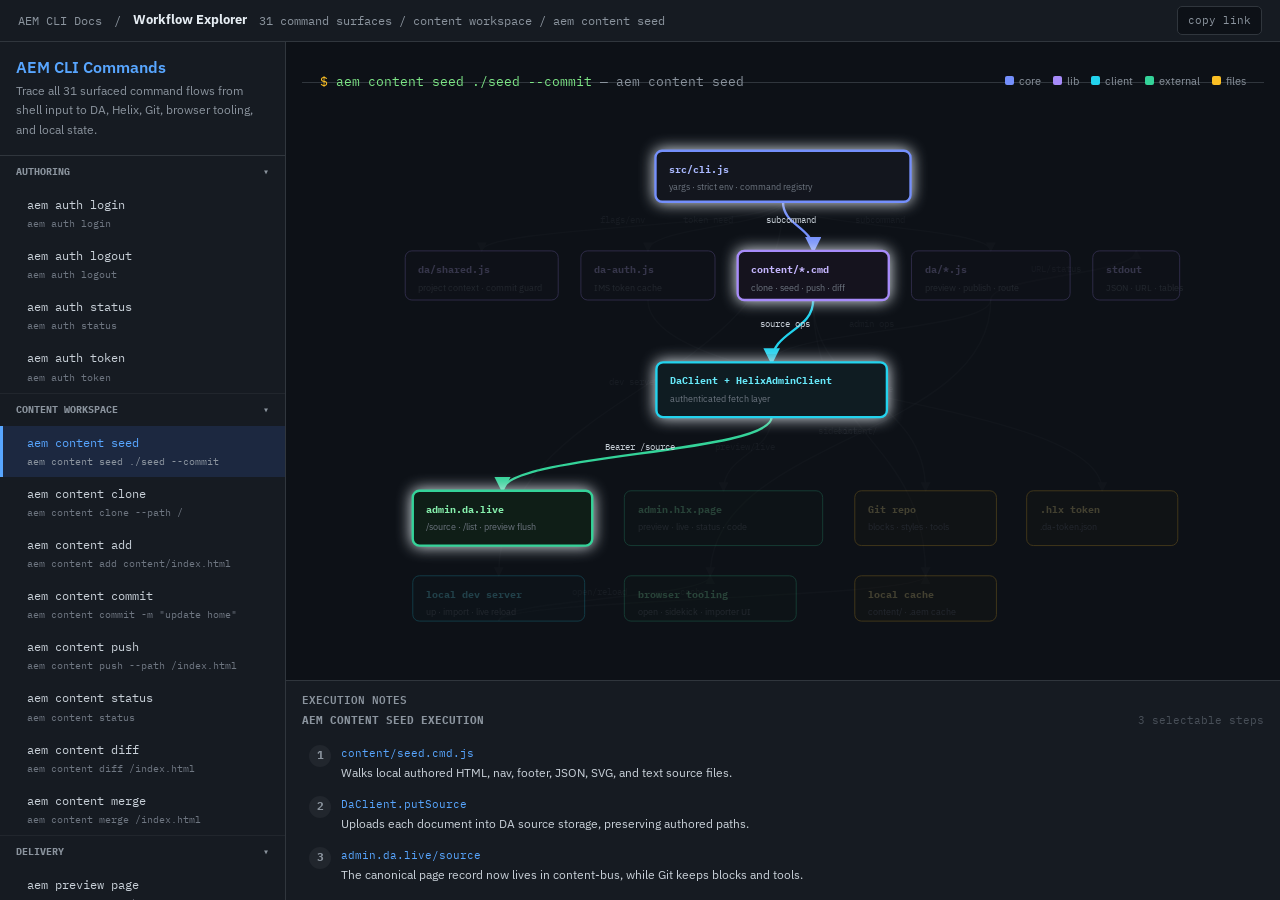
==== commit d647c1a1: "Hide inherited hack helper from workflow explorer" ====
--- a/tools/workflow-explorer.html
+++ b/tools/workflow-explorer.html
@@ -16,14 +16,14 @@
     <a href="/">AEM CLI Docs</a>
     <span>/</span>
     <strong>Workflow Explorer</strong>
-    <span id="workflow-breadcrumb">32 command surfaces · content-bus + code-bus command map</span>
+    <span id="workflow-breadcrumb">31 command surfaces · content-bus + code-bus command map</span>
     <button class="workflow-share" id="workflow-share" type="button">copy link</button>
   </nav>
   <div class="workflow-shell">
     <aside class="workflow-side">
       <div class="workflow-side-header">
         <h1>AEM CLI Commands</h1>
-        <p>Trace all 32 registered command surfaces from shell input to DA, Helix, Git, browser tooling, and local state.</p>
+        <p>Trace all 31 surfaced command flows from shell input to DA, Helix, Git, browser tooling, and local state.</p>
       </div>
       <div id="workflow-list"></div>
     </aside>
@@ -262,11 +262,6 @@
         ['proxy/cache', 'Uses headers, cache, TLS, and insecure-request options for migration work.'],
         ['browser tooling', 'Opens the importer experience against the local server.'],
       ] },
-      { id: 'hack', label: 'aem hack', syntax: 'aem hack --event <name>', edges: ['e-cli-server', 'e-server-browser'], nodes: ['cli', 'server', 'browser'], steps: [
-        ['src/hack.js', 'Registers the hackathon helper command from the inherited AEM CLI surface.'],
-        ['event option', 'Uses the selected event profile to bootstrap the experience.'],
-        ['browser', 'Opens the local helper UI when requested.'],
-      ] },
     ] },
   ],
 };
@@ -365,11 +360,11 @@
 
 function updateBreadcrumb(item = currentItem, step = activeStep) {
   if (!item) {
-    breadcrumb.textContent = '32 command surfaces · content-bus + code-bus command map';
+    breadcrumb.textContent = '31 command surfaces · content-bus + code-bus command map';
     return;
   }
   const group = groupByCommand[item.id] || 'commands';
-  const parts = ['32 command surfaces', group, item.label];
+  const parts = ['31 command surfaces', group, item.label];
   if (Number.isInteger(step) && step >= 0) parts.push(`step ${step + 1}`);
   breadcrumb.textContent = parts.join(' / ');
 }
@@ -529,6 +524,8 @@
   document.querySelectorAll('.workflow-command').forEach((button) => {
     button.classList.toggle('active', button.dataset.id === item.id);
   });
+  const activeButton = document.querySelector(`.workflow-command[data-id="${item.id}"]`);
+  activeButton?.scrollIntoView({ block: 'nearest', inline: 'center' });
   if (activeStep >= 0) {
     highlightStep(item, activeStep);
   } else {
--- a/styles/aem-cli-site.css
+++ b/styles/aem-cli-site.css
@@ -694,27 +694,199 @@
 }
 
 @media (width <= 820px) {
+  .workflow-app {
+    display: block;
+    height: auto;
+    min-height: 100dvh;
+    overflow: visible;
+  }
+
+  .workflow-topbar {
+    position: sticky;
+    top: 0;
+    z-index: 5;
+    flex-wrap: wrap;
+    gap: 6px 10px;
+    min-height: 52px;
+    padding: 8px 12px;
+  }
+
+  .workflow-topbar a,
+  .workflow-topbar span,
+  .workflow-share {
+    font-size: 10px;
+  }
+
+  .workflow-topbar strong {
+    font-size: 12px;
+  }
+
+  #workflow-breadcrumb {
+    flex-basis: 100%;
+    order: 5;
+  }
+
+  .workflow-share {
+    margin-left: auto;
+    padding: 4px 8px;
+  }
+
   .workflow-shell {
-    grid-template-columns: 1fr;
+    display: block;
+    min-height: 0;
   }
 
   .workflow-side {
-    max-height: 230px;
+    position: relative;
+    max-height: none;
     border-right: 0;
     border-bottom: 1px solid #30363d;
   }
 
+  .workflow-side-header {
+    padding: 12px;
+  }
+
+  .workflow-side-header h1 {
+    font-size: 14px;
+  }
+
+  .workflow-side-header p {
+    margin-top: 4px;
+    font-size: 12px;
+    line-height: 1.35;
+  }
+
+  #workflow-list {
+    display: flex;
+    overflow-x: auto;
+    scroll-snap-type: x proximity;
+    -webkit-overflow-scrolling: touch;
+  }
+
+  .workflow-group {
+    flex: 0 0 min(78vw, 270px);
+    border-right: 1px solid #21262d;
+    border-bottom: 0;
+    scroll-snap-align: start;
+  }
+
+  .workflow-group-body {
+    max-height: 198px;
+    overflow-y: auto;
+    -webkit-overflow-scrolling: touch;
+  }
+
+  .workflow-group-title {
+    position: sticky;
+    top: 0;
+    z-index: 1;
+    padding: 9px 12px;
+    background: #161b22;
+  }
+
+  .workflow-command {
+    min-height: 48px;
+    padding: 7px 12px 7px 18px;
+    font-size: 11px;
+  }
+
   .workflow-main {
-    grid-template-rows: auto 420px 240px;
+    display: block;
+    min-height: 0;
   }
 
   .workflow-toolbar {
     align-items: flex-start;
     flex-direction: column;
-    padding: 10px 16px;
+    gap: 8px;
+    padding: 10px 12px;
+  }
+
+  .workflow-active {
+    width: 100%;
+    font-size: 11px;
+  }
+
+  .workflow-legend {
+    gap: 8px 10px;
+    font-size: 10px;
+  }
+
+  .workflow-canvas {
+    height: clamp(260px, 62vw, 360px);
+    overflow: auto hidden;
+    border-bottom: 1px solid #30363d;
+    -webkit-overflow-scrolling: touch;
+  }
+
+  .workflow-canvas svg {
+    width: 760px;
+    min-width: 760px;
+    height: 100%;
+  }
+
+  .workflow-detail {
+    max-height: none;
+    overflow: visible;
+    padding: 12px;
+  }
+
+  .workflow-step-title {
+    align-items: flex-start;
+    flex-direction: column;
+    gap: 3px;
+    font-size: 10px;
+  }
+
+  .workflow-step {
+    gap: 8px;
+    padding: 9px 6px;
+  }
+
+  .workflow-step-text {
+    font-size: 12px;
   }
 
   main > .section {
     padding: 44px 0;
   }
 }
+
+@media (width <= 480px) {
+  .workflow-topbar {
+    align-items: flex-start;
+  }
+
+  .workflow-topbar a {
+    max-width: 86px;
+  }
+
+  .workflow-topbar strong {
+    max-width: 128px;
+    overflow: hidden;
+    text-overflow: ellipsis;
+    white-space: nowrap;
+  }
+
+  .workflow-side-header p {
+    display: none;
+  }
+
+  .workflow-group {
+    flex-basis: 84vw;
+  }
+
+  .workflow-canvas {
+    height: 285px;
+  }
+
+  .workflow-canvas svg {
+    width: 720px;
+    min-width: 720px;
+  }
+
+  .workflow-detail h2 {
+    font-size: 10px;
+  }
+}
